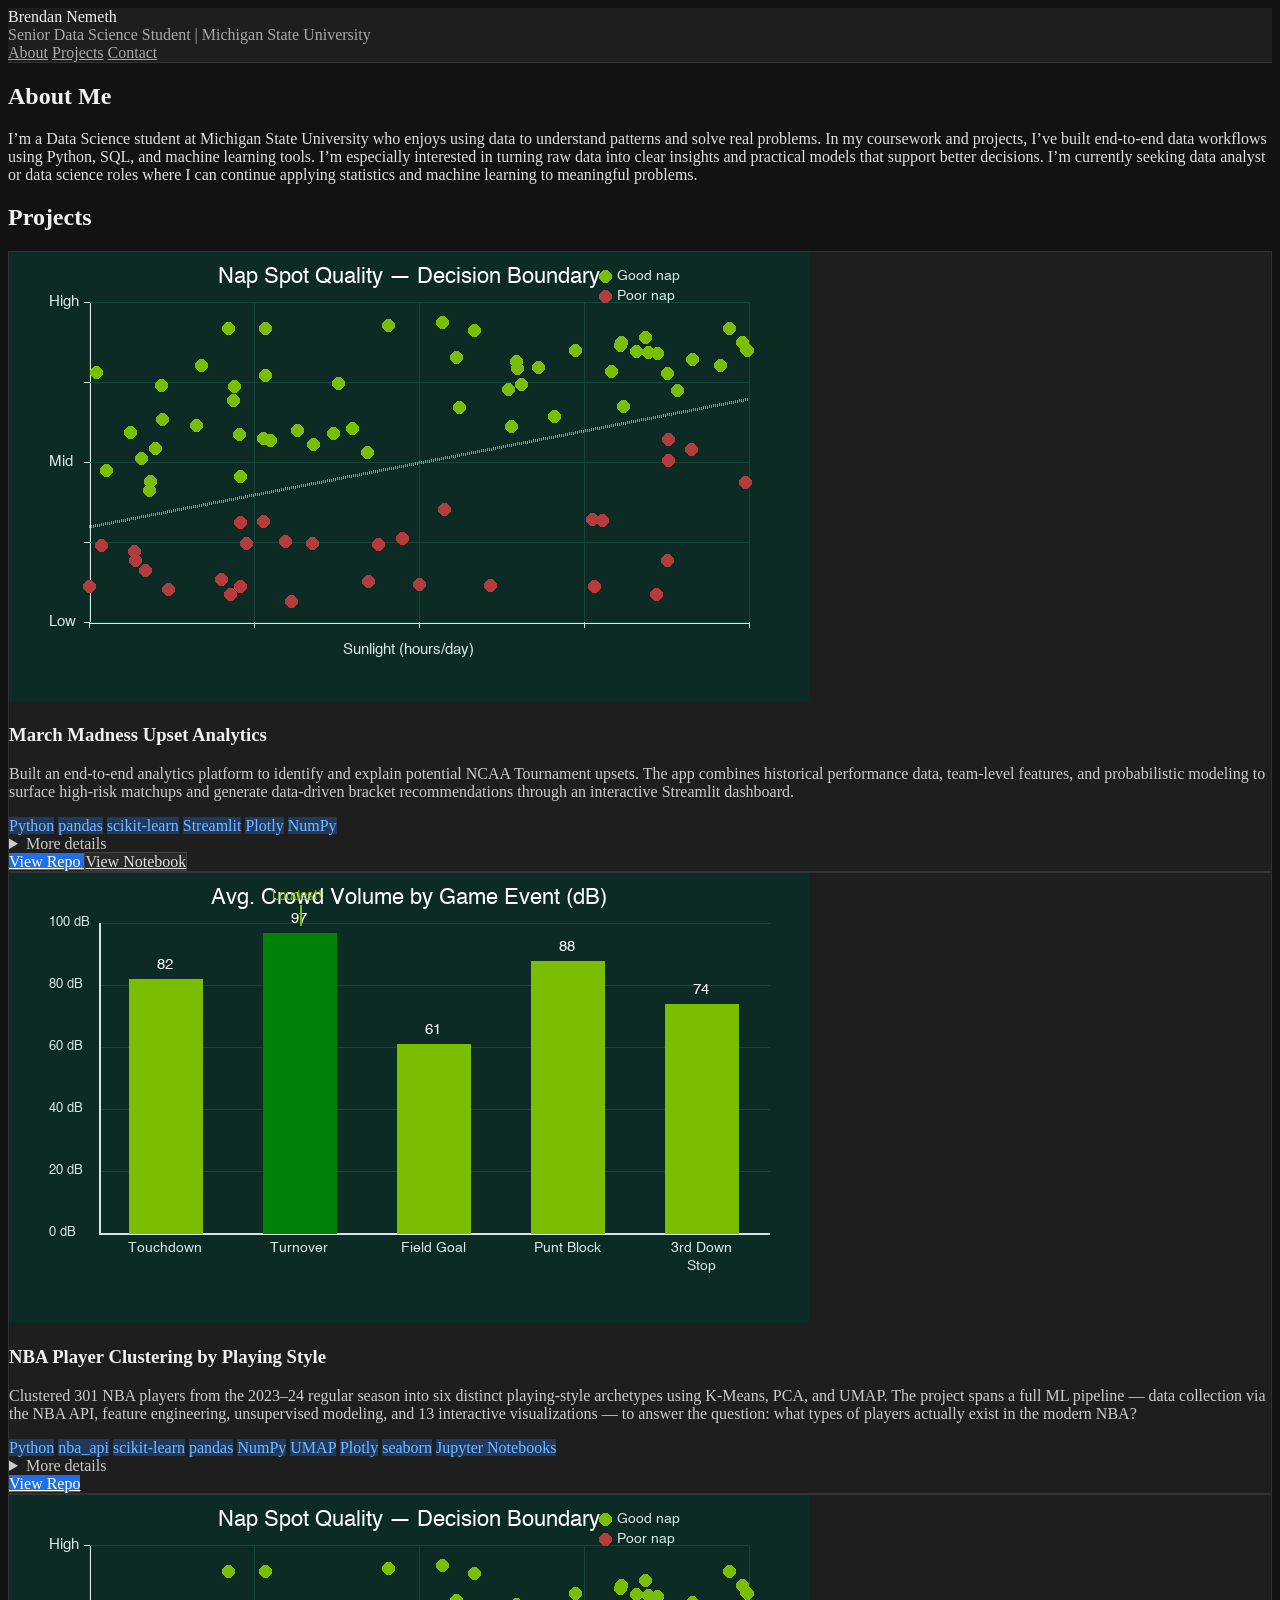
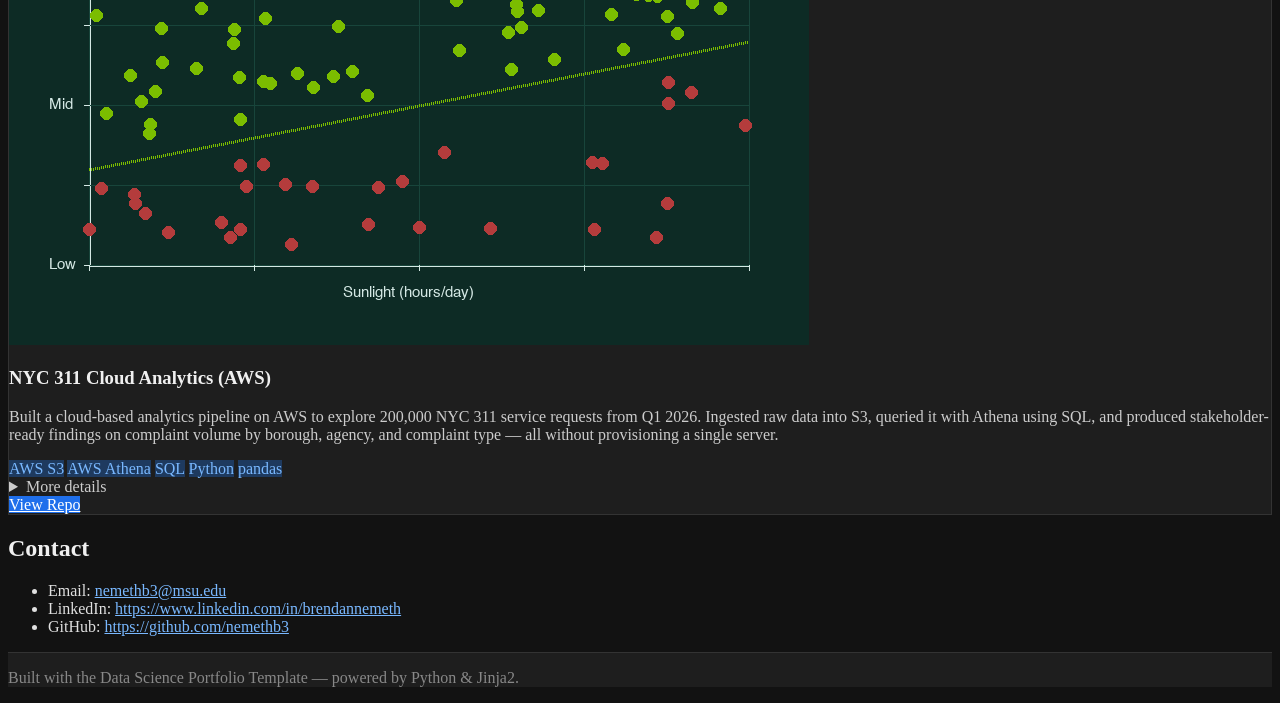
==== docs/index.html @ 048bf83d "Added projects to portfolio website." ====
<!DOCTYPE html>
<html lang="en">
<head>
  <meta charset="UTF-8" />
  <meta name="viewport" content="width=device-width, initial-scale=1.0" />
  <title>Brendan Nemeth | Data Science Portfolio | MSU Student</title>

  <!-- Base styles always loaded -->
  <link rel="stylesheet" href="css/base.css" />

  <!-- Theme stylesheet — controlled by `theme` in portfolio_config.yaml -->
  <link rel="stylesheet" href="css/themes/dark.css" />
</head>
<body>

  <!-- ===== Header ===== -->
  <header class="site-header">
    <div class="header-inner">
      <div class="header-name">Brendan Nemeth</div>
      <div class="header-tagline">Senior Data Science Student | Michigan State University</div>
    </div>

    <!-- Navigation bar -->
    <nav class="site-nav">
      <a href="#about">About</a>
      <a href="#projects">Projects</a>
      <a href="#contact">Contact</a>
    </nav>
  </header>

  <!-- ===== Main content (filled in by child templates) ===== -->
  <main class="site-main">
    

<!-- ===== About section ===== -->
<section id="about" class="section about-section">
  <h2>About Me</h2>
  <div class="about-text"><p>I’m a Data Science student at Michigan State University who enjoys using data to understand patterns and solve real problems. 
In my coursework and projects, I’ve built end-to-end data workflows using Python, SQL, and machine learning tools. 
I’m especially interested in turning raw data into clear insights and practical models that support better decisions. 
I’m currently seeking data analyst or data science roles where I can continue applying statistics and machine learning to meaningful problems.</p></div>
</section>

<!-- ===== Projects section ===== -->
<section id="projects" class="section projects-section">
  <h2>Projects</h2>

  <div class="project-grid">
    
    <article class="project-card">

      <!-- Project thumbnail image -->
      <div class="project-image-wrapper">
        <img
          src="img/placeholder_project_1.png"
          alt="Thumbnail for March Madness Upset Analytics"
          class="project-image"
        />
      </div>

      <div class="project-body">
        <h3 class="project-title">March Madness Upset Analytics</h3>

        <!-- Short summary written for a non-expert audience -->
        <p class="project-summary">Built an end-to-end analytics platform to identify and explain potential NCAA Tournament upsets. The app combines historical performance data, team-level features, and probabilistic modeling to surface high-risk matchups and generate data-driven bracket recommendations through an interactive Streamlit dashboard.
</p>

        <!-- Tech stack as pill badges -->
        <div class="tech-stack">
          
          <span class="tech-badge">Python</span>
          
          <span class="tech-badge">pandas</span>
          
          <span class="tech-badge">scikit-learn</span>
          
          <span class="tech-badge">Streamlit</span>
          
          <span class="tech-badge">Plotly</span>
          
          <span class="tech-badge">NumPy</span>
          
        </div>

        <!-- Collapsible details (problem / approach / results) -->
        <details class="project-details">
          <summary>More details</summary>

          <div class="detail-block">
            <h4>Problem</h4>
            <p>March Madness is inherently unpredictable, making it difficult to consistently identify which lower-seeded teams have a realistic chance to win. Most brackets rely on intuition or surface-level stats, which fail to capture deeper performance signals. There is a need for a structured, data-driven approach that quantifies upset probability and provides clear reasoning behind each prediction.
</p>
          </div>

          <div class="detail-block">
            <h4>Approach</h4>
            <p>Built a full data pipeline that integrates NCAA tournament data, team-level performance metrics, and seed information to construct Round 1 matchups and beyond. Engineered features such as efficiency metrics, power ratings, and historical performance indicators, then applied probabilistic modeling to estimate win likelihoods for each game. Developed logic to identify underdogs, assign upset probabilities, and generate interpretable “why” factors based on feature differentials. Deployed the system as an interactive Streamlit app with modules for upset alerts, bracket building, and tournament simulations.
</p>
          </div>

          <div class="detail-block">
            <h4>Results &amp; Impact</h4>
            <p>Built a full data pipeline that integrates NCAA tournament data, team-level performance metrics, and seed information to construct Round 1 matchups and beyond. Engineered features such as efficiency metrics, power ratings, and historical performance indicators, then applied probabilistic modeling to estimate win likelihoods for each game. Developed logic to identify underdogs, assign upset probabilities, and generate interpretable “why” factors based on feature differentials. Deployed the system as an interactive Streamlit app with modules for upset alerts, bracket building, and tournament simulations.
</p>
          </div>
        </details>

        <!-- Links to the GitHub repo and notebook -->
        <div class="project-links">
          
          <a href="https://github.com/nemethb3/march-madness-upset-analytics.git" target="_blank" rel="noopener" class="btn btn-repo">
            View Repo
          </a>
          
          
          <a href="https://github.com/zeke-wonder-dog/nap-spot-predictor/blob/main/analysis.ipynb" target="_blank" rel="noopener" class="btn btn-notebook">
            View Notebook
          </a>
          
        </div>
      </div>

    </article>
    
    <article class="project-card">

      <!-- Project thumbnail image -->
      <div class="project-image-wrapper">
        <img
          src="img/placeholder_project_2.png"
          alt="Thumbnail for NBA Player Clustering by Playing Style"
          class="project-image"
        />
      </div>

      <div class="project-body">
        <h3 class="project-title">NBA Player Clustering by Playing Style</h3>

        <!-- Short summary written for a non-expert audience -->
        <p class="project-summary">Clustered 301 NBA players from the 2023–24 regular season into six distinct playing-style archetypes using K-Means, PCA, and UMAP. The project spans a full ML pipeline — data collection via the NBA API, feature engineering, unsupervised modeling, and 13 interactive visualizations — to answer the question: what types of players actually exist in the modern NBA?
</p>

        <!-- Tech stack as pill badges -->
        <div class="tech-stack">
          
          <span class="tech-badge">Python</span>
          
          <span class="tech-badge">nba_api</span>
          
          <span class="tech-badge">scikit-learn</span>
          
          <span class="tech-badge">pandas</span>
          
          <span class="tech-badge">NumPy</span>
          
          <span class="tech-badge">UMAP</span>
          
          <span class="tech-badge">Plotly</span>
          
          <span class="tech-badge">seaborn</span>
          
          <span class="tech-badge">Jupyter Notebooks</span>
          
        </div>

        <!-- Collapsible details (problem / approach / results) -->
        <details class="project-details">
          <summary>More details</summary>

          <div class="detail-block">
            <h4>Problem</h4>
            <p>NBA player positions (Guard, Forward, Center) are too coarse to capture how modern players actually play. A stretch-four and a rim-running big both count as &#34;power forwards,&#34; yet they fill completely different roles. The goal was to let the data define player types from scratch — without relying on traditional labels — using only per-game statistics and engineered performance features.
</p>
          </div>

          <div class="detail-block">
            <h4>Approach</h4>
            <p>Pulled per-game stats for 572 players via the NBA API and filtered to 301 qualified players (≥30 games, ≥15 minutes per game). Engineered 13 features including per-minute scoring and rebounding rates, three-point rate, paint score, assist ratio, and an encoded position score. Applied StandardScaler before running K-Means with elbow-method and silhouette-score tuning to select K=6. Reduced dimensions with PCA and UMAP for visualization, then used an auction-based labeling algorithm to assign each cluster a unique, meaningful archetype name based on the centroid feature profile.
</p>
          </div>

          <div class="detail-block">
            <h4>Results &amp; Impact</h4>
            <p>Produced six interpretable archetypes — Elite Scorer, Playmaker, 3PT Specialist, Rebounding Big, Rim Protector, and Perimeter Defender — with well-known players anchoring each group (e.g., Luka Dončić in Elite Scorer, Rudy Gobert in Rebounding Big). Interactive Plotly scatter plots and radar charts allow exploration of all 301 players and their cluster profiles. The clustering confirmed that modern NBA roles do not map cleanly onto traditional positions, and that three-point tendency and playmaking together drive the largest variance across players.
</p>
          </div>
        </details>

        <!-- Links to the GitHub repo and notebook -->
        <div class="project-links">
          
          <a href="https://github.com/nemethb3/cmse492-nba-player-clustering" target="_blank" rel="noopener" class="btn btn-repo">
            View Repo
          </a>
          
          
        </div>
      </div>

    </article>
    
    <article class="project-card">

      <!-- Project thumbnail image -->
      <div class="project-image-wrapper">
        <img
          src="img/placeholder_project_1.png"
          alt="Thumbnail for NYC 311 Cloud Analytics (AWS)"
          class="project-image"
        />
      </div>

      <div class="project-body">
        <h3 class="project-title">NYC 311 Cloud Analytics (AWS)</h3>

        <!-- Short summary written for a non-expert audience -->
        <p class="project-summary">Built a cloud-based analytics pipeline on AWS to explore 200,000 NYC 311 service requests from Q1 2026. Ingested raw data into S3, queried it with Athena using SQL, and produced stakeholder-ready findings on complaint volume by borough, agency, and complaint type — all without provisioning a single server.
</p>

        <!-- Tech stack as pill badges -->
        <div class="tech-stack">
          
          <span class="tech-badge">AWS S3</span>
          
          <span class="tech-badge">AWS Athena</span>
          
          <span class="tech-badge">SQL</span>
          
          <span class="tech-badge">Python</span>
          
          <span class="tech-badge">pandas</span>
          
        </div>

        <!-- Collapsible details (problem / approach / results) -->
        <details class="project-details">
          <summary>More details</summary>

          <div class="detail-block">
            <h4>Problem</h4>
            <p>New York City receives millions of 311 service requests each year across dozens of agencies. Understanding which boroughs generate the most complaints, which agencies handle the highest volume, and how complaint type varies by location requires working with large datasets efficiently. The challenge was to stand up a scalable, serverless query environment from raw CSV data without managing infrastructure.
</p>
          </div>

          <div class="detail-block">
            <h4>Approach</h4>
            <p>Loaded a 200k-row sample of NYC 311 complaints (Jan–Mar 2026) and a companion agencies lookup table into an S3 bucket. Registered both tables in AWS Athena and wrote SQL queries to count complaints by agency, join agency names, group by borough and complaint type, and identify the top complaint categories per area. All queries run serverlessly against data stored in S3, making the workflow reproducible and cost-effective.
</p>
          </div>

          <div class="detail-block">
            <h4>Results &amp; Impact</h4>
            <p>Identified the top 10 agencies by complaint volume and mapped complaint types — including Snow or Ice, Noise, and HEAT/HOT WATER — across all five boroughs. The Athena-based setup means any stakeholder with AWS access can run the same queries against updated data without additional engineering. This project demonstrates a practical cloud data workflow: raw files in S3, schema-on-read querying with Athena, and shareable SQL reports.
</p>
          </div>
        </details>

        <!-- Links to the GitHub repo and notebook -->
        <div class="project-links">
          
          <a href="https://github.com/nemethb3/aws-nyc311-nemethb3" target="_blank" rel="noopener" class="btn btn-repo">
            View Repo
          </a>
          
          
        </div>
      </div>

    </article>
    
  </div>
</section>

<!-- ===== Contact section ===== -->
<section id="contact" class="section contact-section">
  <h2>Contact</h2>
  <ul class="contact-list">
    
    <li>
      <span class="contact-label">Email:</span>
      <a href="mailto:nemethb3@msu.edu">nemethb3@msu.edu</a>
    </li>
    
    
    <li>
      <span class="contact-label">LinkedIn:</span>
      <a href="https://www.linkedin.com/in/brendannemeth" target="_blank" rel="noopener">https://www.linkedin.com/in/brendannemeth</a>
    </li>
    
    
    <li>
      <span class="contact-label">GitHub:</span>
      <a href="https://github.com/nemethb3" target="_blank" rel="noopener">https://github.com/nemethb3</a>
    </li>
    
  </ul>
</section>


  </main>

  <!-- ===== Footer ===== -->
  <footer class="site-footer">
    <p>Built with the Data Science Portfolio Template &mdash; powered by Python &amp; Jinja2.</p>
  </footer>

</body>
</html>
---- docs/css/themes/dark.css ----
/* ============================================================
   themes/dark.css  —  Dark theme color palette.
   To create your own theme, copy this file to a new name
   (e.g. "solarized.css") and change the values below.
   Then set  theme: solarized  in portfolio_config.yaml.
   ============================================================ */

body {
  background-color: #121212;
  color: #e0e0e0;
}

a {
  color: #79b8ff;
}

/* Header */
.site-header {
  background-color: #1e1e1e;
  border-bottom: 1px solid #333333;
}

.header-name {
  color: #f0f0f0;
}

.header-tagline {
  color: #aaaaaa;
}

.site-nav a {
  color: #aaaaaa;
}

.site-nav a:hover {
  color: #79b8ff;
}

/* Section headings */
.section h2 {
  color: #f0f0f0;
  border-color: #79b8ff;
}

/* Project card */
.project-card {
  background-color: #1e1e1e;
  border: 1px solid #333333;
}

.project-title {
  color: #f0f0f0;
}

.project-summary {
  color: #cccccc;
}

/* Tech badges */
.tech-badge {
  background-color: #1e3a5f;
  color: #79b8ff;
}

/* Details */
.project-details {
  color: #cccccc;
}

.detail-block h4 {
  color: #888888;
}

/* Buttons */
.btn-repo {
  background-color: #1f6feb;
  color: #ffffff;
}

.btn-notebook {
  background-color: #2a2a2a;
  color: #e0e0e0;
  border: 1px solid #444444;
}

/* Contact */
.contact-list a {
  color: #79b8ff;
}

/* Footer */
.site-footer {
  background-color: #1e1e1e;
  border-top: 1px solid #333333;
  color: #888888;
}
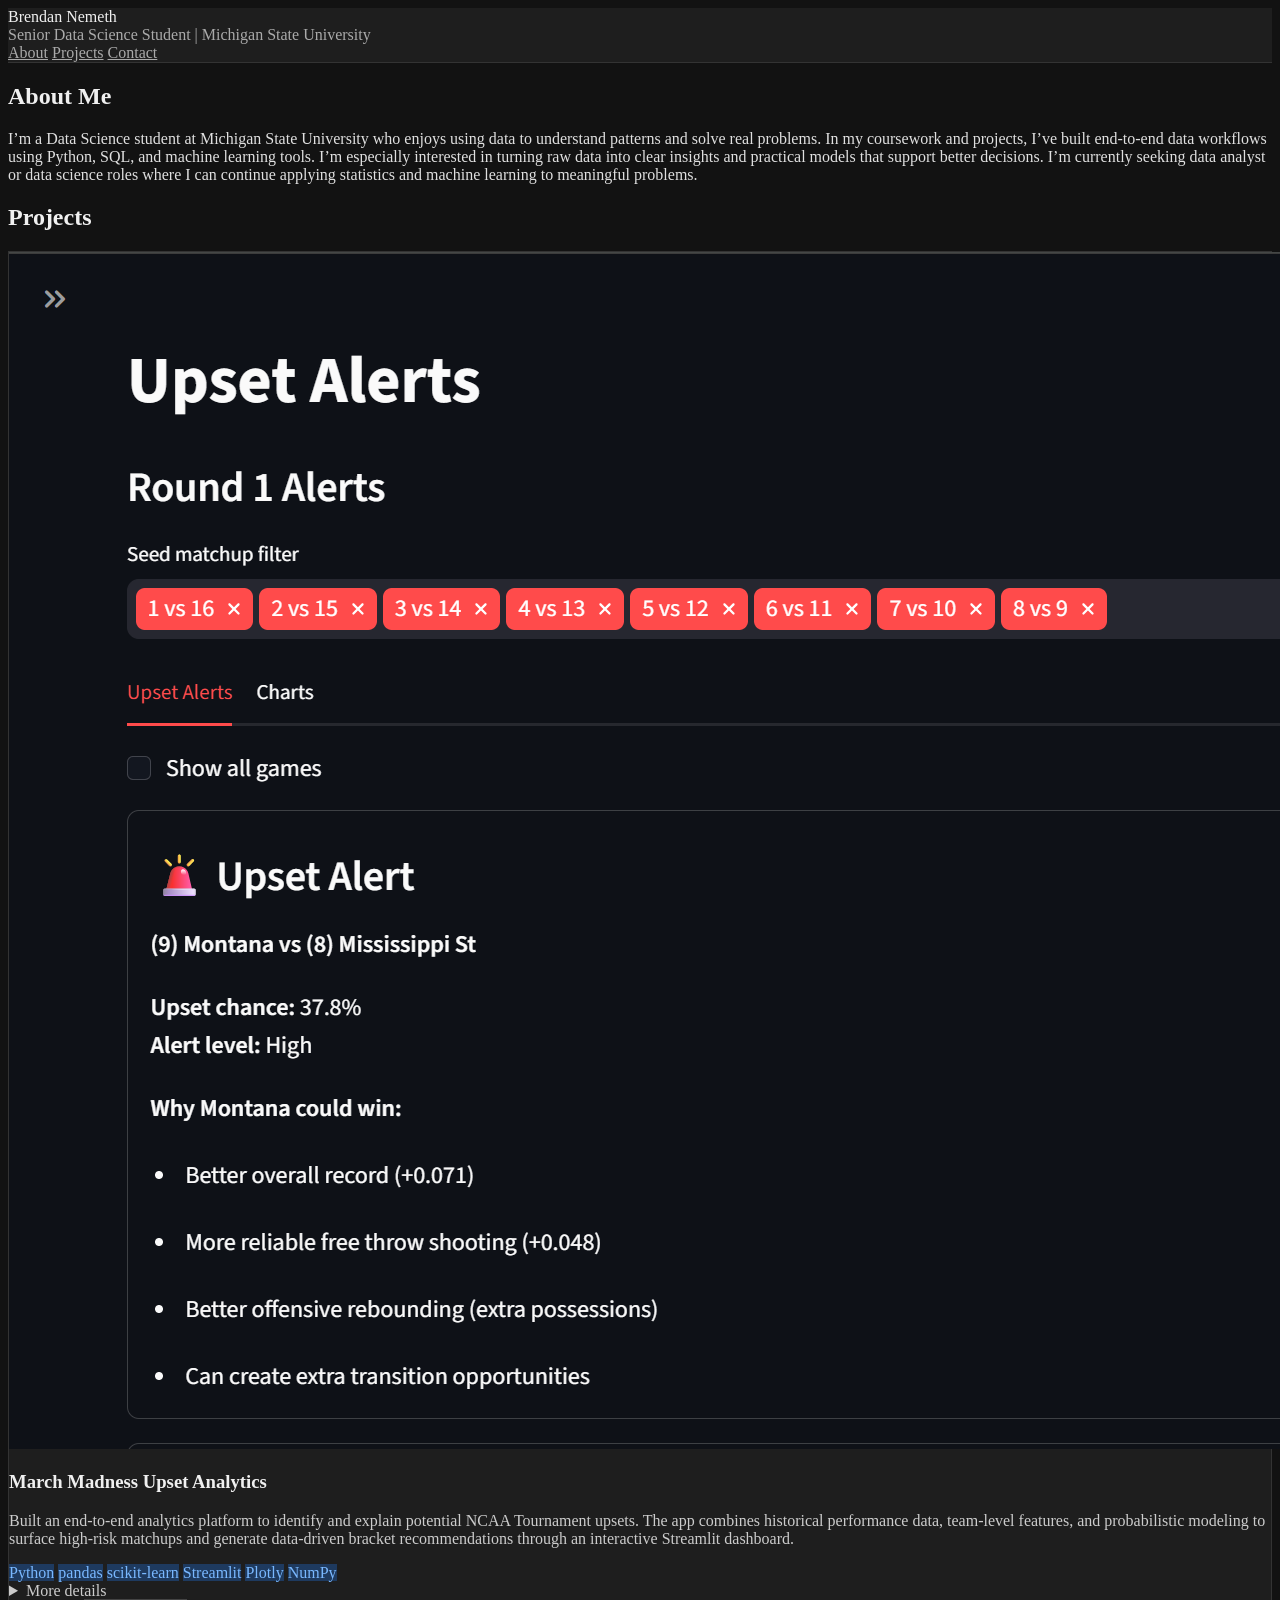
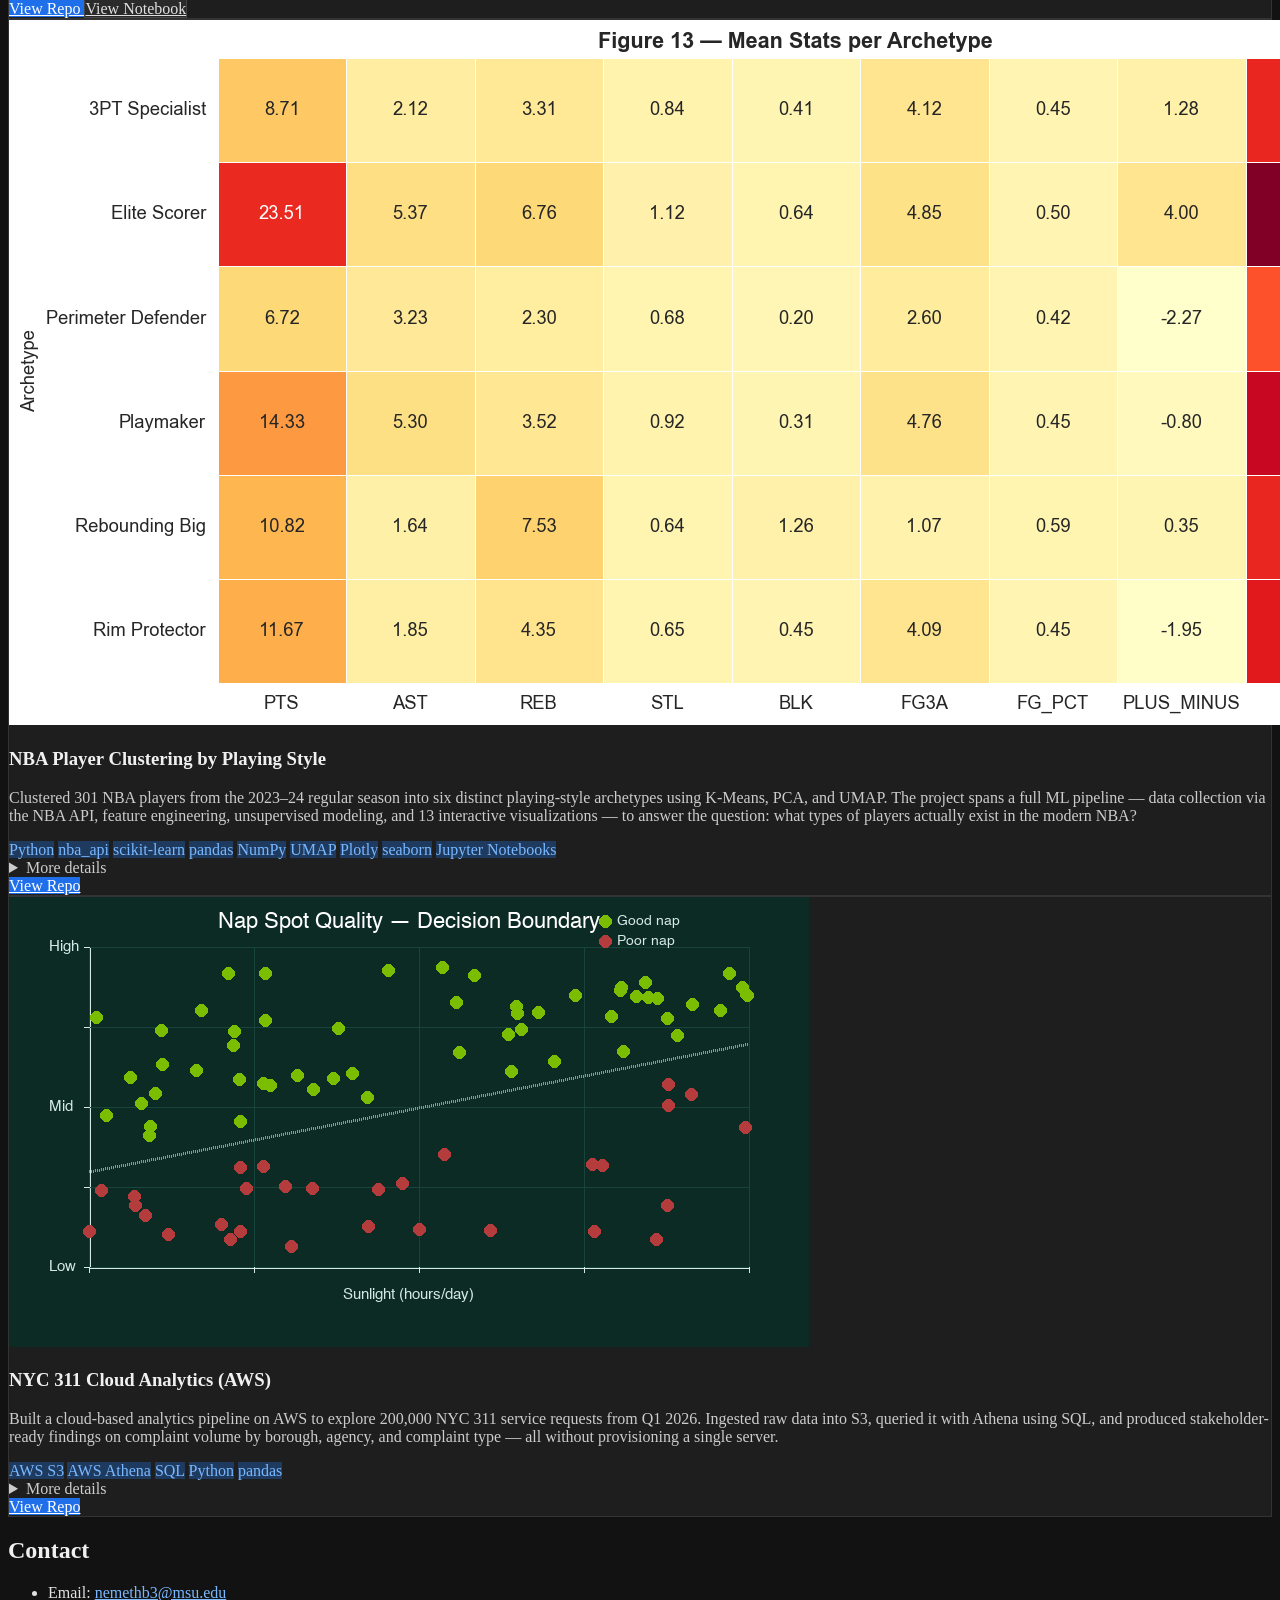
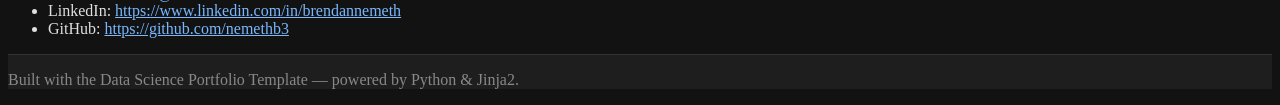
==== commit 58287f03: "Changed placeholder images" ====
--- a/docs/index.html
+++ b/docs/index.html
@@ -52,7 +52,7 @@
       <!-- Project thumbnail image -->
       <div class="project-image-wrapper">
         <img
-          src="img/placeholder_project_1.png"
+          src="img/march_madness.png"
           alt="Thumbnail for March Madness Upset Analytics"
           class="project-image"
         />
@@ -127,7 +127,7 @@
       <!-- Project thumbnail image -->
       <div class="project-image-wrapper">
         <img
-          src="img/placeholder_project_2.png"
+          src="img/nba_clustering.png"
           alt="Thumbnail for NBA Player Clustering by Playing Style"
           class="project-image"
         />
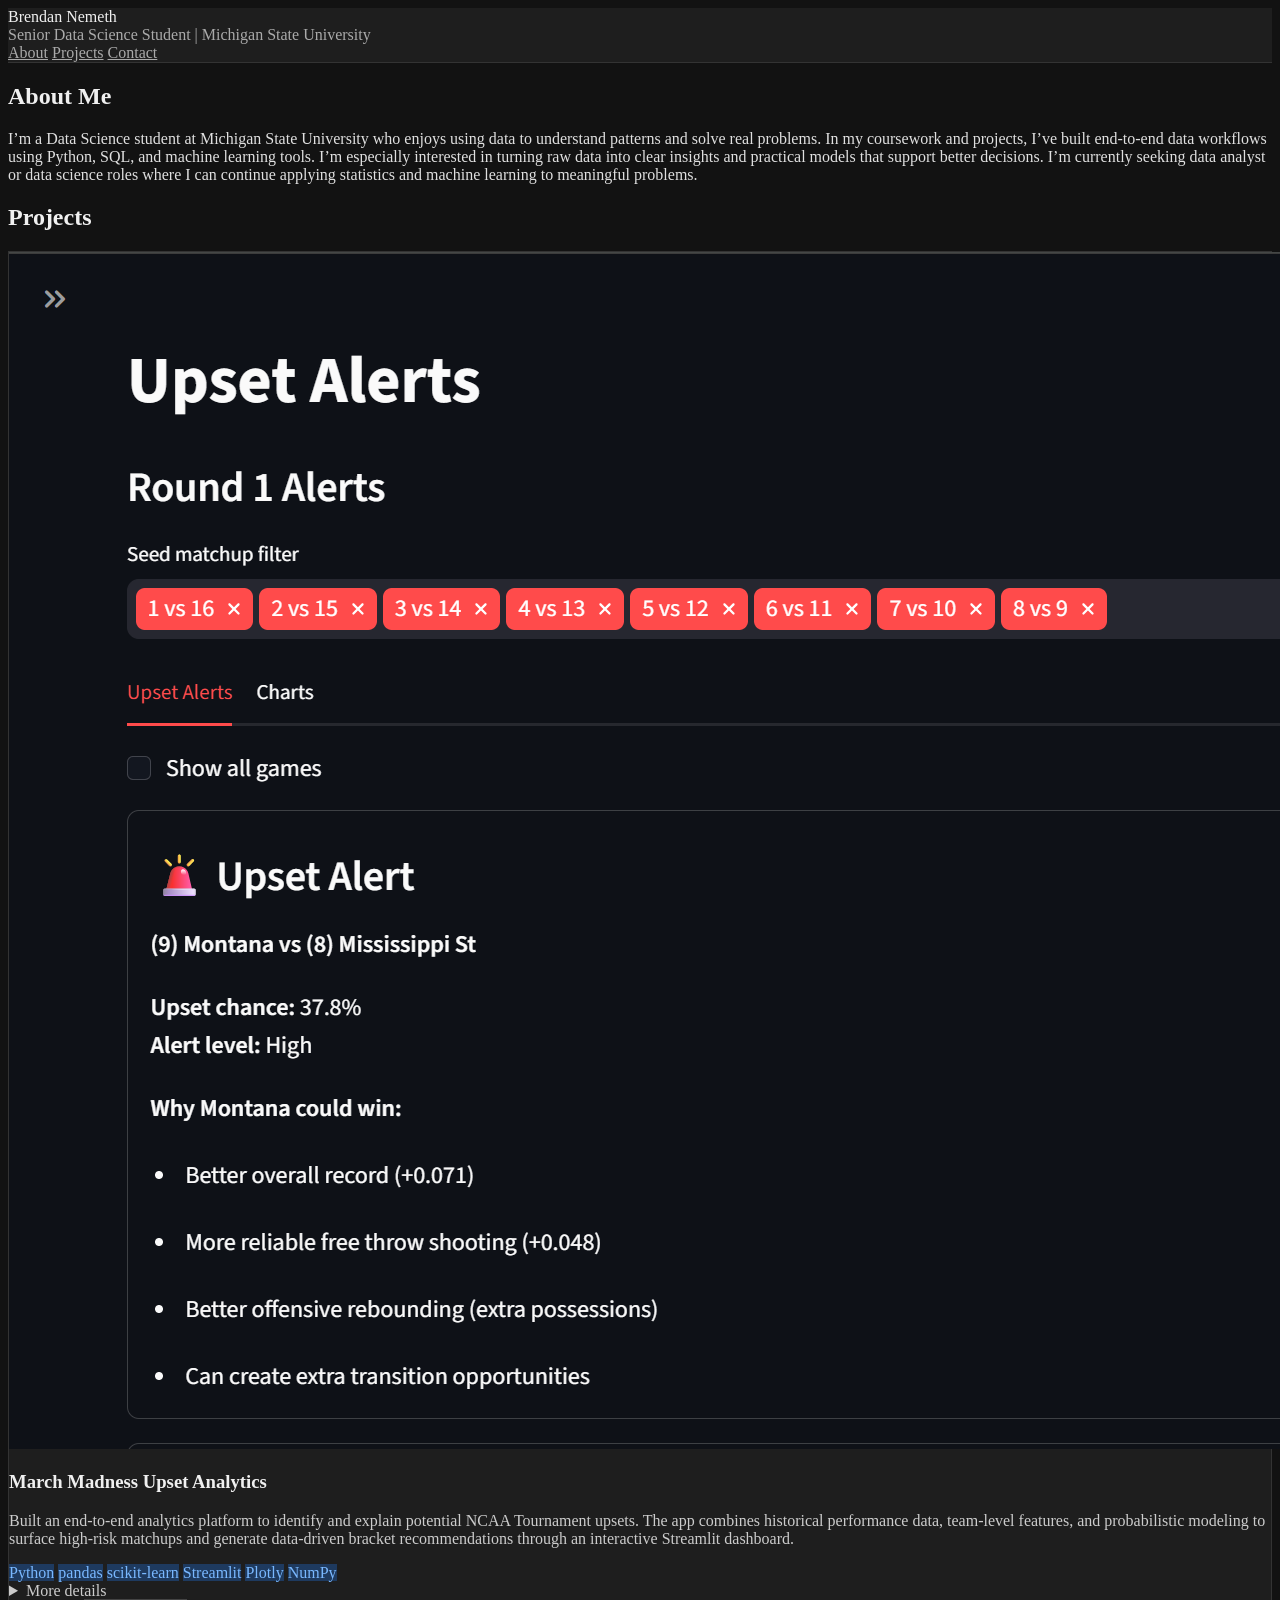
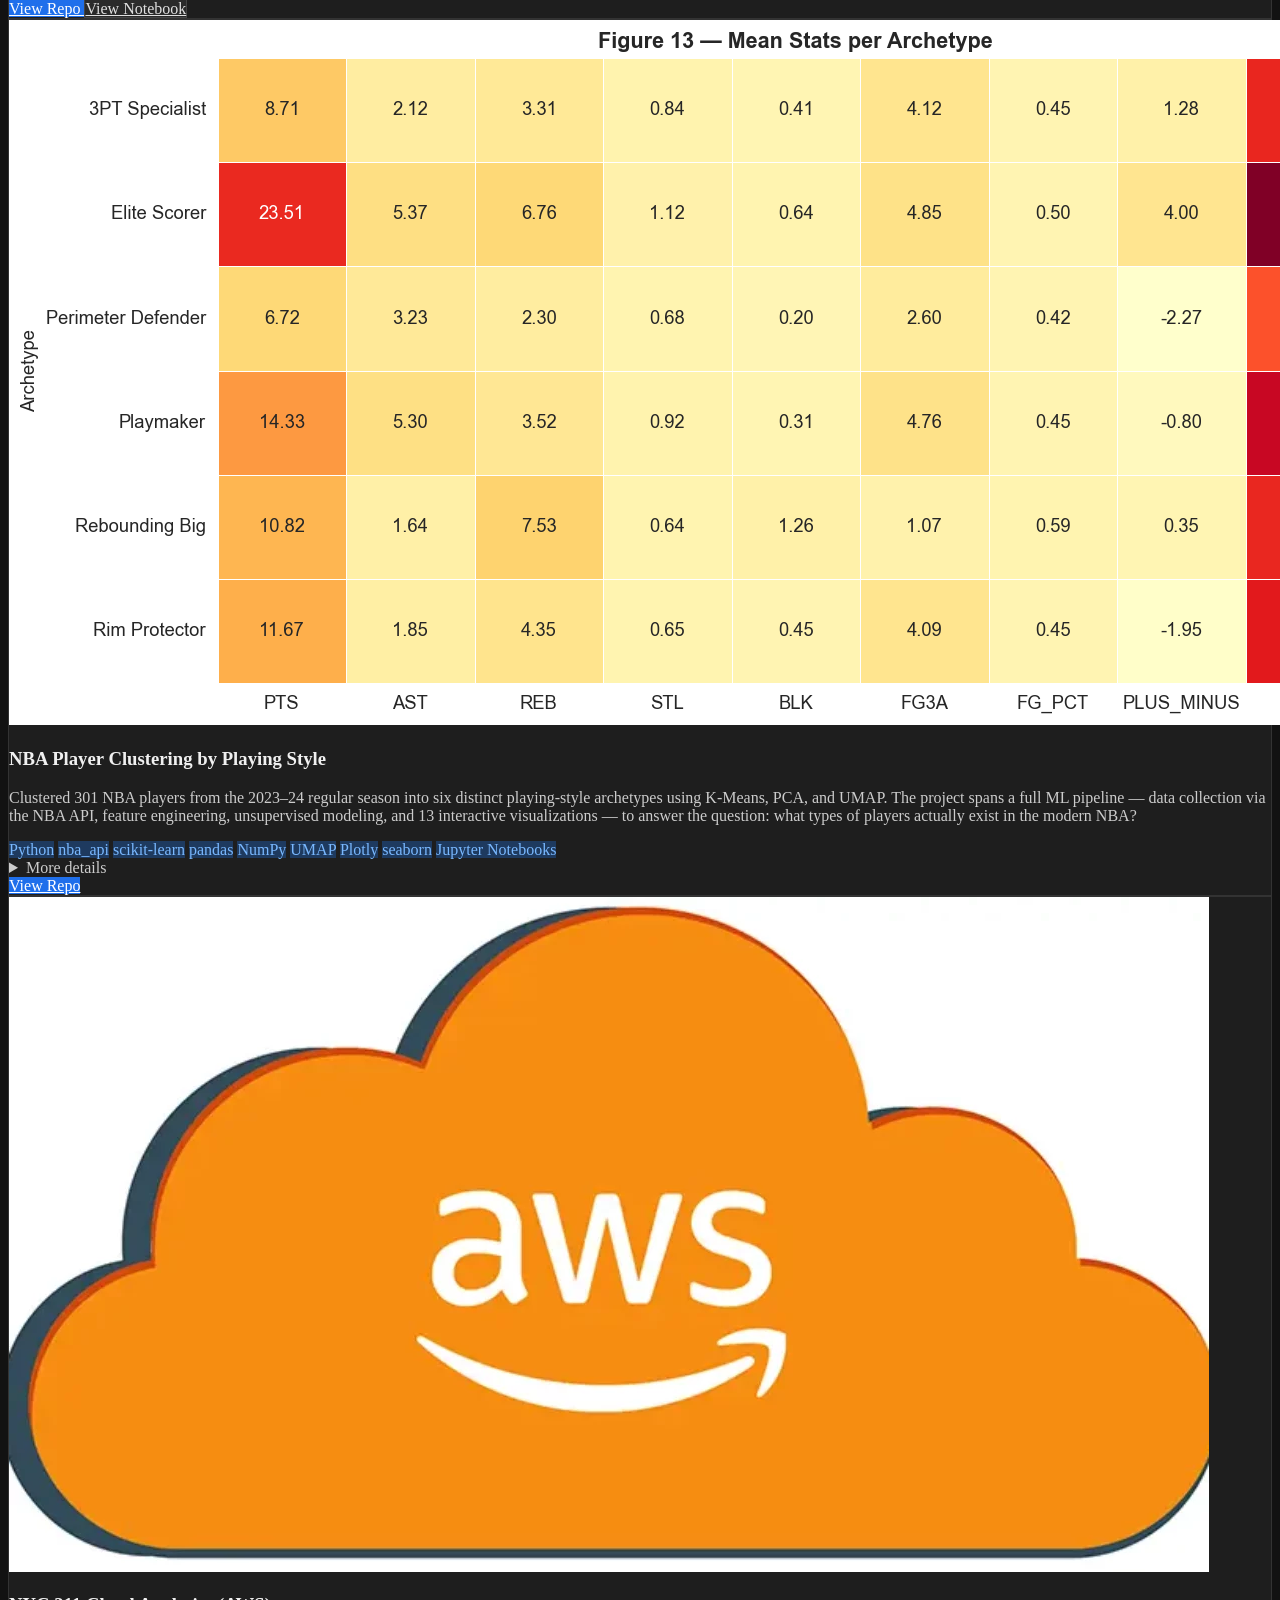
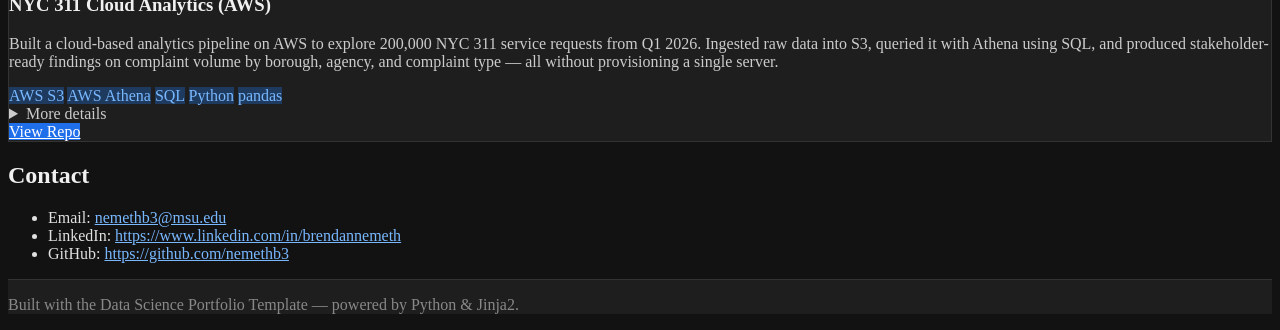
==== commit f88fcae8: "AWS photo" ====
--- a/docs/index.html
+++ b/docs/index.html
@@ -204,7 +204,7 @@
       <!-- Project thumbnail image -->
       <div class="project-image-wrapper">
         <img
-          src="img/placeholder_project_1.png"
+          src="img/aws_nyc311.png"
           alt="Thumbnail for NYC 311 Cloud Analytics (AWS)"
           class="project-image"
         />
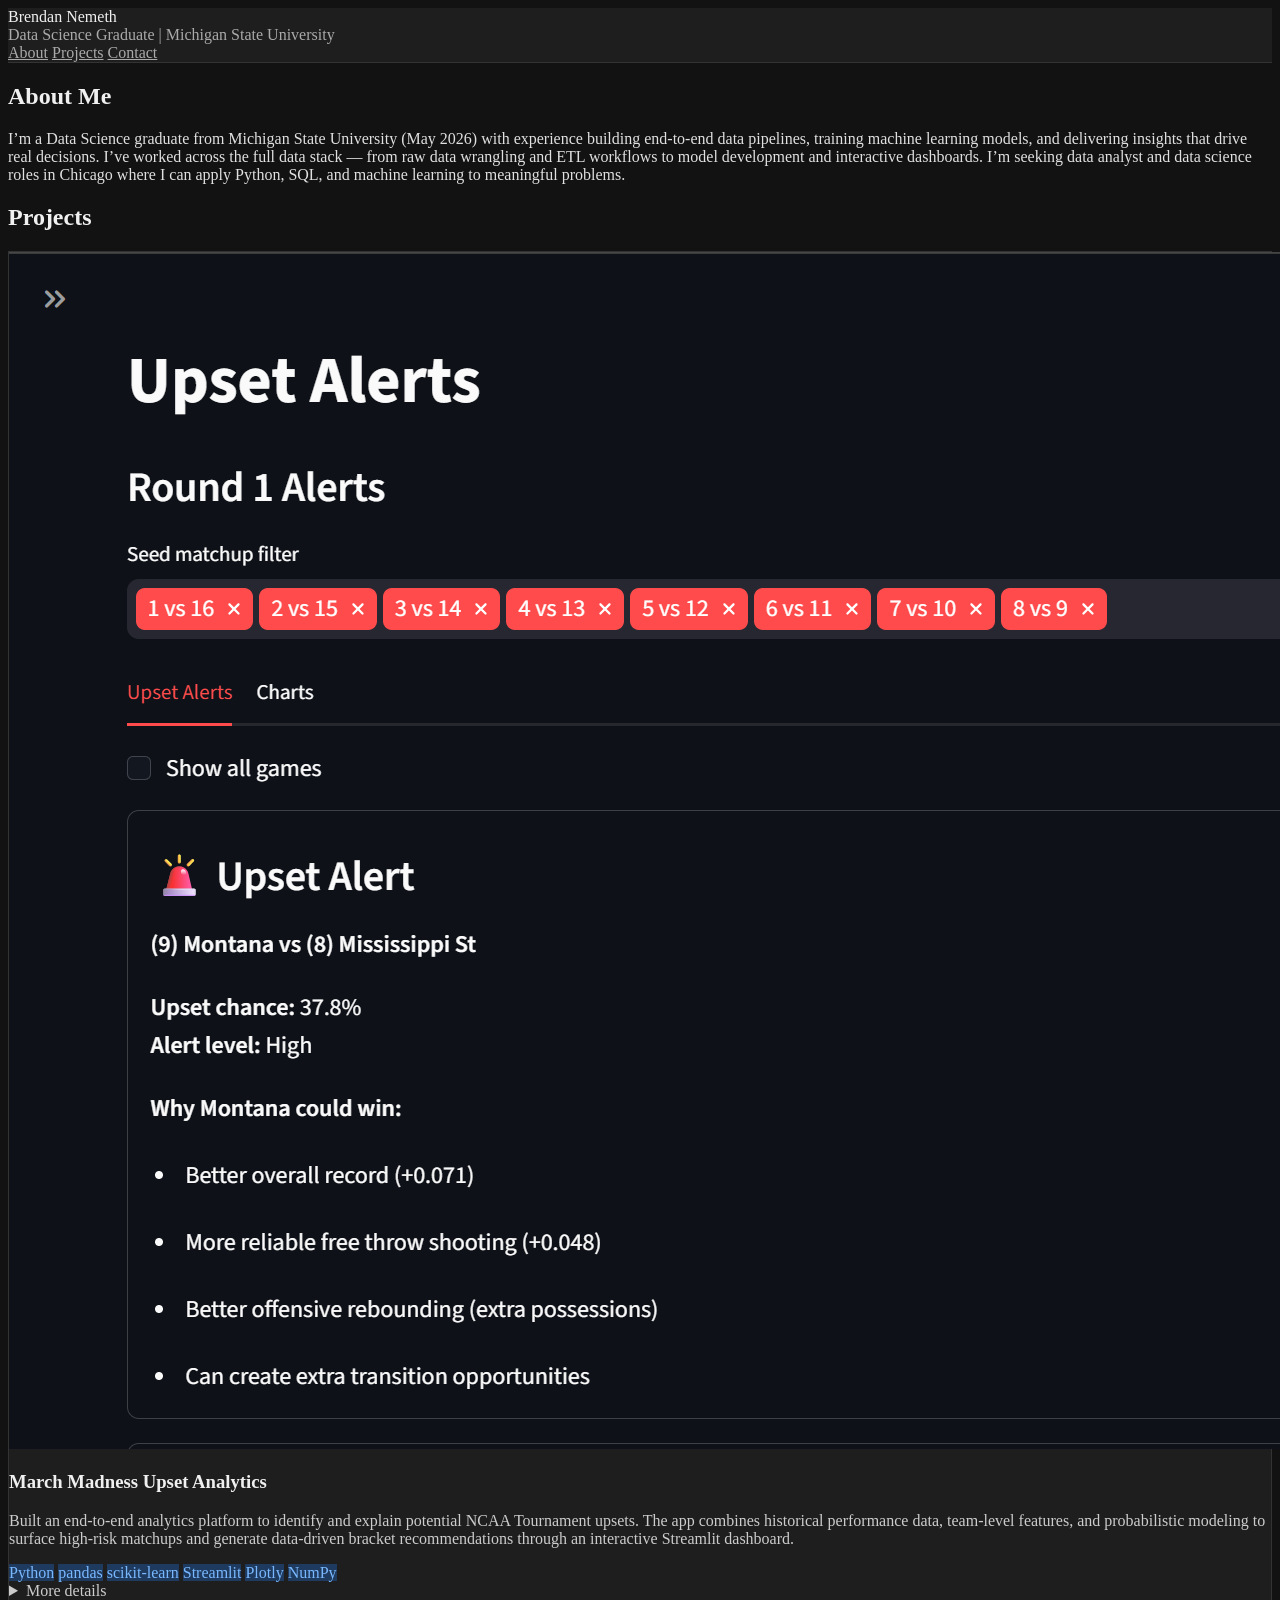
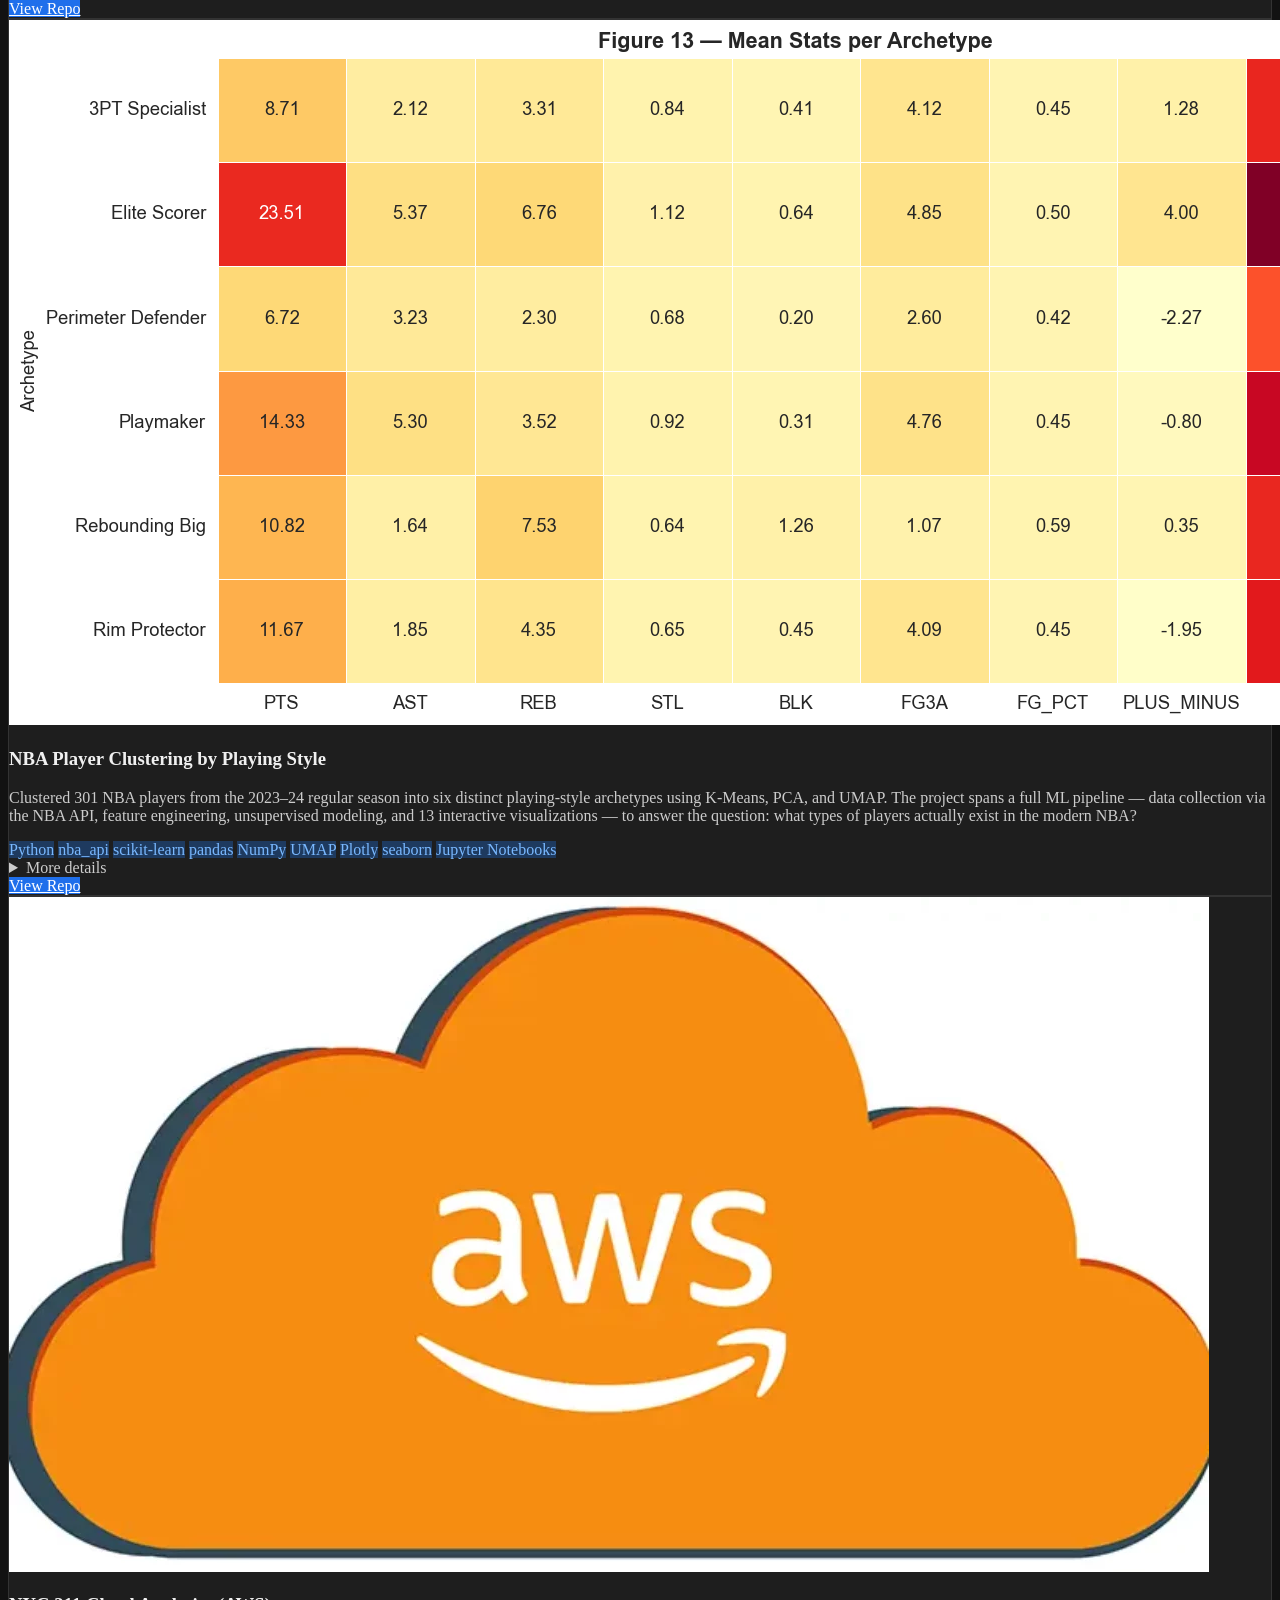
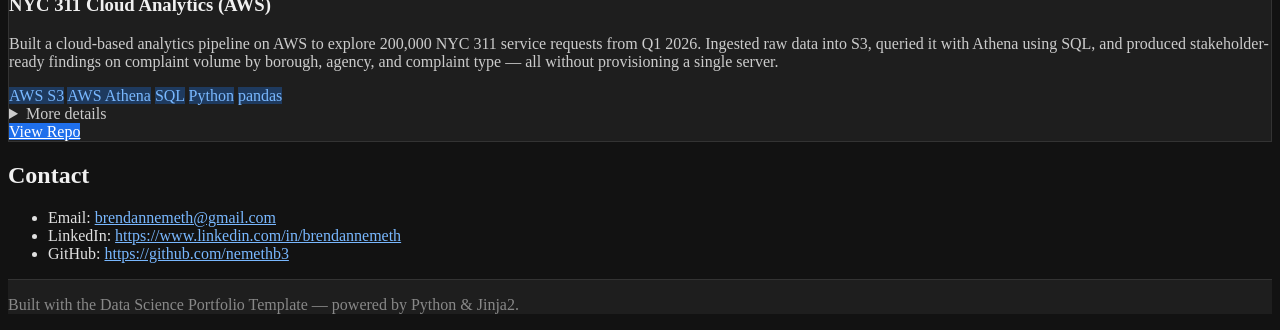
==== commit 42a5309d: "Fixed issues and links using Claude" ====
--- a/docs/index.html
+++ b/docs/index.html
@@ -3,7 +3,7 @@
 <head>
   <meta charset="UTF-8" />
   <meta name="viewport" content="width=device-width, initial-scale=1.0" />
-  <title>Brendan Nemeth | Data Science Portfolio | MSU Student</title>
+  <title>Brendan Nemeth | Data Science Portfolio</title>
 
   <!-- Base styles always loaded -->
   <link rel="stylesheet" href="css/base.css" />
@@ -17,7 +17,7 @@
   <header class="site-header">
     <div class="header-inner">
       <div class="header-name">Brendan Nemeth</div>
-      <div class="header-tagline">Senior Data Science Student | Michigan State University</div>
+      <div class="header-tagline">Data Science Graduate | Michigan State University</div>
     </div>
 
     <!-- Navigation bar -->
@@ -35,10 +35,14 @@
 <!-- ===== About section ===== -->
 <section id="about" class="section about-section">
   <h2>About Me</h2>
-  <div class="about-text"><p>I’m a Data Science student at Michigan State University who enjoys using data to understand patterns and solve real problems. 
-In my coursework and projects, I’ve built end-to-end data workflows using Python, SQL, and machine learning tools. 
-I’m especially interested in turning raw data into clear insights and practical models that support better decisions. 
-I’m currently seeking data analyst or data science roles where I can continue applying statistics and machine learning to meaningful problems.</p></div>
+  <div class="about-text"><p>I’m a Data Science graduate from Michigan State University
+(May 2026) with experience building end-to-end data pipelines,
+training machine learning models, and delivering insights that
+drive real decisions. I’ve worked across the full data stack —
+from raw data wrangling and ETL workflows to model development
+and interactive dashboards. I’m seeking data analyst and data
+science roles in Chicago where I can apply Python, SQL, and
+machine learning to meaningful problems.</p></div>
 </section>
 
 <!-- ===== Projects section ===== -->
@@ -100,7 +104,7 @@
 
           <div class="detail-block">
             <h4>Results &amp; Impact</h4>
-            <p>Built a full data pipeline that integrates NCAA tournament data, team-level performance metrics, and seed information to construct Round 1 matchups and beyond. Engineered features such as efficiency metrics, power ratings, and historical performance indicators, then applied probabilistic modeling to estimate win likelihoods for each game. Developed logic to identify underdogs, assign upset probabilities, and generate interpretable “why” factors based on feature differentials. Deployed the system as an interactive Streamlit app with modules for upset alerts, bracket building, and tournament simulations.
+            <p>Delivered an interactive Streamlit app capable of generating upset probability scores for any Round 1 matchup. The model surfaces high-risk games with interpretable reasoning — showing which specific feature differentials (e.g. efficiency gap, power rating delta) drive each prediction. Bracket simulation module allows users to run full tournament scenarios and compare upset-adjusted outcomes against seed-based expectations.
 </p>
           </div>
         </details>
@@ -108,14 +112,10 @@
         <!-- Links to the GitHub repo and notebook -->
         <div class="project-links">
           
-          <a href="https://github.com/nemethb3/march-madness-upset-analytics.git" target="_blank" rel="noopener" class="btn btn-repo">
+          <a href="“https://github.com/nemethb3/march-madness-upset-analytics.git”" target="_blank" rel="noopener" class="btn btn-repo">
             View Repo
           </a>
           
-          
-          <a href="https://github.com/zeke-wonder-dog/nap-spot-predictor/blob/main/analysis.ipynb" target="_blank" rel="noopener" class="btn btn-notebook">
-            View Notebook
-          </a>
           
         </div>
       </div>
@@ -278,7 +278,7 @@
     
     <li>
       <span class="contact-label">Email:</span>
-      <a href="mailto:nemethb3@msu.edu">nemethb3@msu.edu</a>
+      <a href="mailto:brendannemeth@gmail.com">brendannemeth@gmail.com</a>
     </li>
     
     
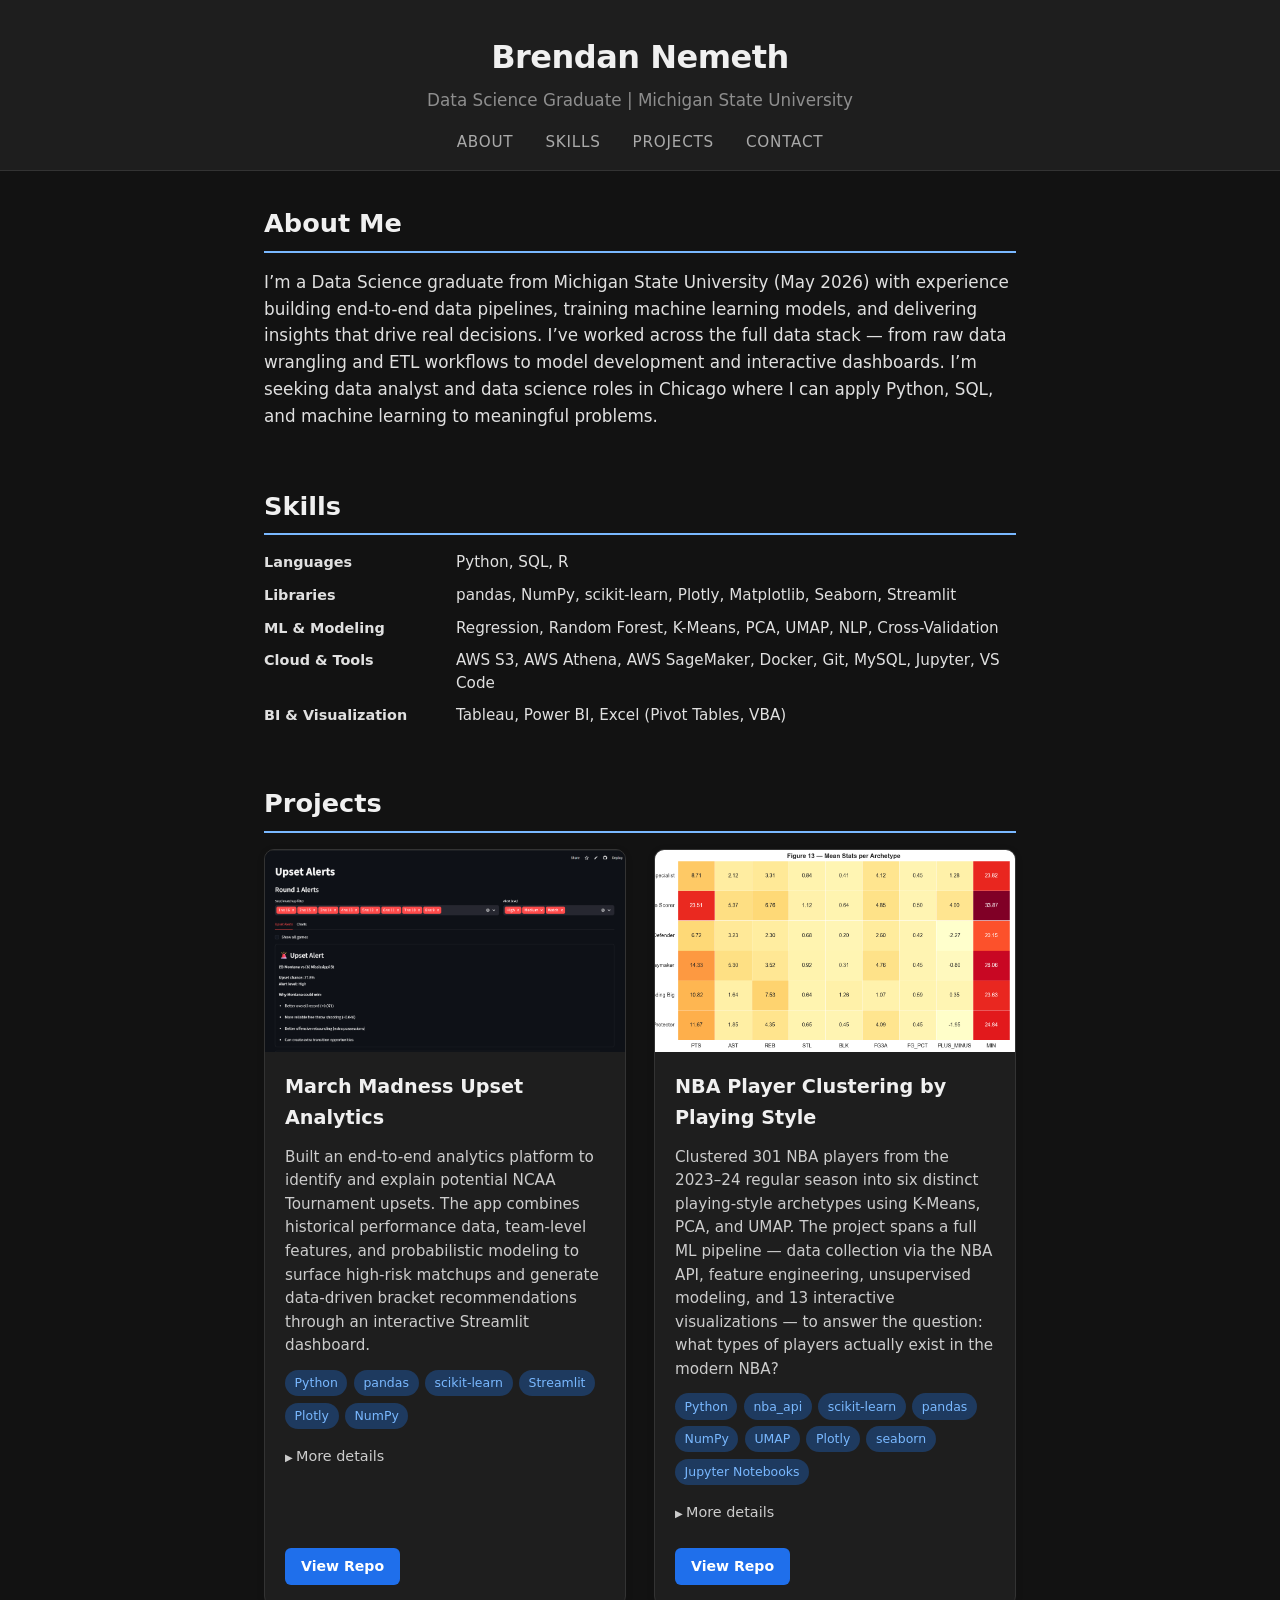
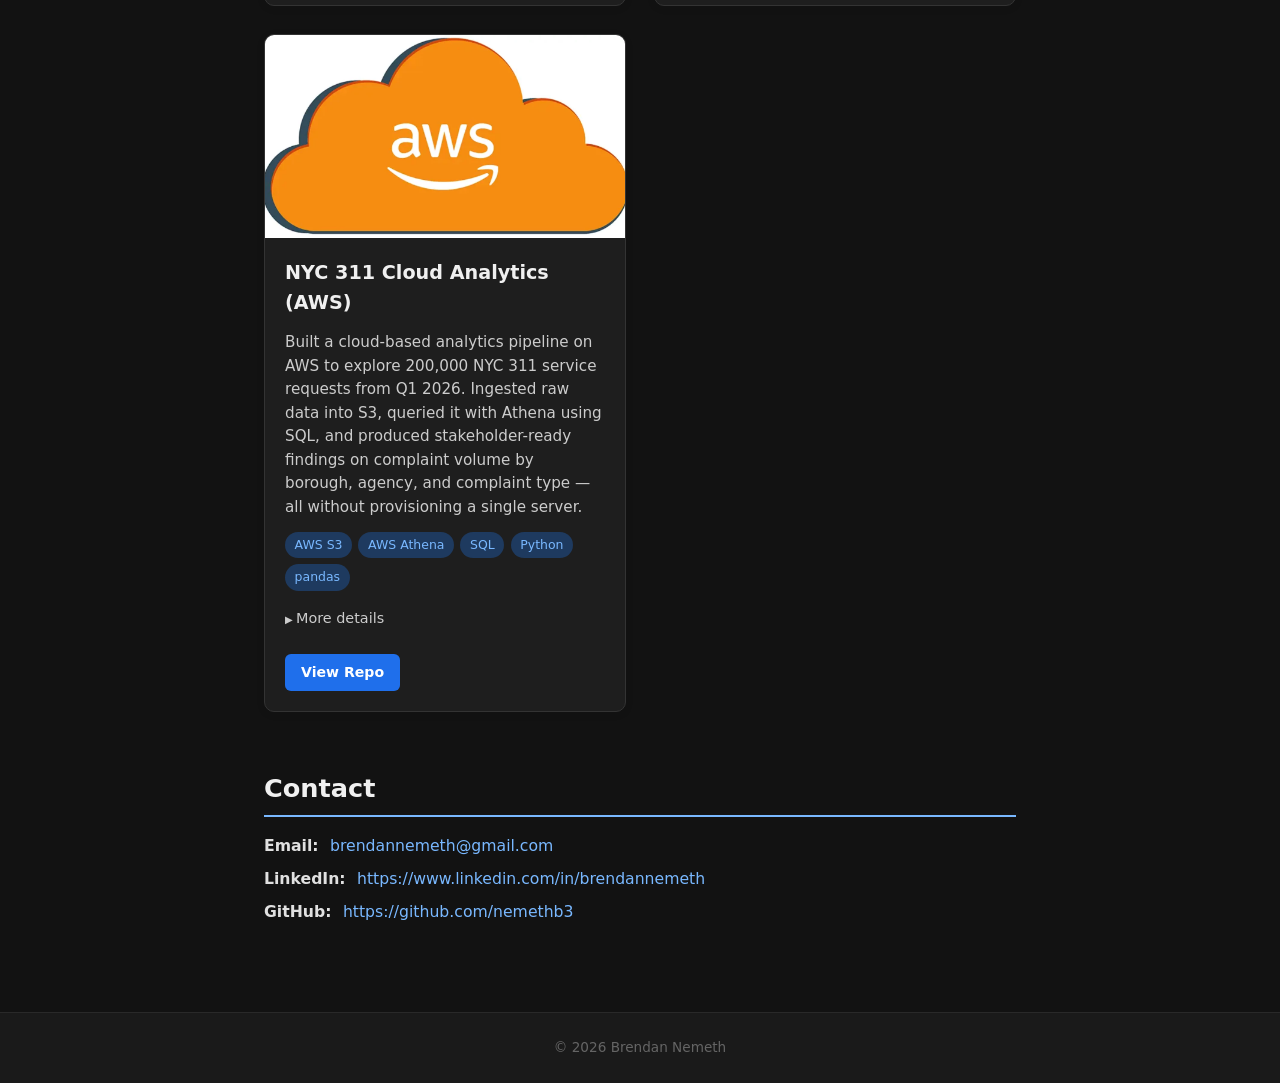
==== commit 7e34a642: "Further improvements" ====
--- a/docs/index.html
+++ b/docs/index.html
@@ -3,6 +3,7 @@
 <head>
   <meta charset="UTF-8" />
   <meta name="viewport" content="width=device-width, initial-scale=1.0" />
+  <meta name="description" content="Brendan Nemeth — Data Science Graduate (MSU, 2026). Portfolio of Python, SQL, and machine learning projects. Seeking data analyst and data science roles in Chicago." />
   <title>Brendan Nemeth | Data Science Portfolio</title>
 
   <!-- Base styles always loaded -->
@@ -23,6 +24,7 @@
     <!-- Navigation bar -->
     <nav class="site-nav">
       <a href="#about">About</a>
+      <a href="#skills">Skills</a>
       <a href="#projects">Projects</a>
       <a href="#contact">Contact</a>
     </nav>
@@ -45,6 +47,39 @@
 machine learning to meaningful problems.</p></div>
 </section>
 
+<!-- ===== Skills section ===== -->
+<section id="skills" class="section skills-section">
+  <h2>Skills</h2>
+  <dl class="skills-list">
+    
+    <div class="skill-row">
+      <dt class="skill-category">Languages</dt>
+      <dd class="skill-items">Python, SQL, R</dd>
+    </div>
+    
+    <div class="skill-row">
+      <dt class="skill-category">Libraries</dt>
+      <dd class="skill-items">pandas, NumPy, scikit-learn, Plotly, Matplotlib, Seaborn, Streamlit</dd>
+    </div>
+    
+    <div class="skill-row">
+      <dt class="skill-category">ML &amp; Modeling</dt>
+      <dd class="skill-items">Regression, Random Forest, K-Means, PCA, UMAP, NLP, Cross-Validation</dd>
+    </div>
+    
+    <div class="skill-row">
+      <dt class="skill-category">Cloud &amp; Tools</dt>
+      <dd class="skill-items">AWS S3, AWS Athena, AWS SageMaker, Docker, Git, MySQL, Jupyter, VS Code</dd>
+    </div>
+    
+    <div class="skill-row">
+      <dt class="skill-category">BI &amp; Visualization</dt>
+      <dd class="skill-items">Tableau, Power BI, Excel (Pivot Tables, VBA)</dd>
+    </div>
+    
+  </dl>
+</section>
+
 <!-- ===== Projects section ===== -->
 <section id="projects" class="section projects-section">
   <h2>Projects</h2>
@@ -112,7 +147,7 @@
         <!-- Links to the GitHub repo and notebook -->
         <div class="project-links">
           
-          <a href="“https://github.com/nemethb3/march-madness-upset-analytics.git”" target="_blank" rel="noopener" class="btn btn-repo">
+          <a href="“https://github.com/nemethb3/march-madness-upset-analytics”" target="_blank" rel="noopener" class="btn btn-repo">
             View Repo
           </a>
           
@@ -301,7 +336,7 @@
 
   <!-- ===== Footer ===== -->
   <footer class="site-footer">
-    <p>Built with the Data Science Portfolio Template &mdash; powered by Python &amp; Jinja2.</p>
+    <p>&copy; 2026 Brendan Nemeth</p>
   </footer>
 
 </body>
--- a/docs/css/base.css
+++ b/docs/css/base.css
@@ -0,0 +1,283 @@
+/* ============================================================
+   base.css  —  Layout and structure styles shared by all themes.
+   Theme-specific colors (backgrounds, text, accents) live in
+   static/css/themes/light.css and static/css/themes/dark.css.
+   ============================================================ */
+
+/* ----- Reset & box model ----- */
+*, *::before, *::after {
+  box-sizing: border-box;
+  margin: 0;
+  padding: 0;
+}
+
+body {
+  font-family: "Segoe UI", system-ui, -apple-system, sans-serif;
+  font-size: 1rem;
+  line-height: 1.6;
+  min-height: 100vh;
+  display: flex;
+  flex-direction: column;
+}
+
+a {
+  text-decoration: none;
+}
+
+a:hover {
+  text-decoration: underline;
+}
+
+img {
+  max-width: 100%;
+  display: block;
+}
+
+/* ----- Site header ----- */
+.site-header {
+  padding: 2rem 1.5rem 1rem;
+  text-align: center;
+}
+
+.header-name {
+  font-size: 2rem;
+  font-weight: 700;
+  letter-spacing: -0.5px;
+}
+
+.header-tagline {
+  font-size: 1.05rem;
+  margin-top: 0.25rem;
+  opacity: 0.8;
+}
+
+/* ----- Navigation ----- */
+.site-nav {
+  margin-top: 1rem;
+  display: flex;
+  justify-content: center;
+  gap: 2rem;
+  font-size: 0.95rem;
+  font-weight: 500;
+  text-transform: uppercase;
+  letter-spacing: 0.05em;
+}
+
+/* ----- Main content area ----- */
+.site-main {
+  flex: 1;
+  max-width: 800px;
+  width: 100%;
+  margin: 0 auto;
+  padding: 2rem 1.5rem;
+}
+
+/* ----- Generic section spacing ----- */
+.section {
+  margin-bottom: 3.5rem;
+}
+
+.section h2 {
+  font-size: 1.6rem;
+  font-weight: 700;
+  margin-bottom: 1rem;
+  padding-bottom: 0.4rem;
+  border-bottom: 2px solid;
+}
+
+/* ----- About section ----- */
+.about-text {
+  font-size: 1.05rem;
+}
+
+.about-text p + p {
+  margin-top: 1rem;
+}
+
+/* ----- Skills section ----- */
+.skills-list {
+  display: flex;
+  flex-direction: column;
+  gap: 0.6rem;
+  list-style: none;
+}
+
+.skill-row {
+  display: grid;
+  grid-template-columns: 11rem 1fr;
+  gap: 0.25rem 1rem;
+  align-items: baseline;
+}
+
+.skill-category {
+  font-weight: 600;
+  font-size: 0.9rem;
+}
+
+.skill-items {
+  font-size: 0.95rem;
+  line-height: 1.5;
+  margin: 0;
+}
+
+@media (max-width: 500px) {
+  .skill-row {
+    grid-template-columns: 1fr;
+  }
+}
+
+/* ----- Project grid ----- */
+.project-grid {
+  display: grid;
+  grid-template-columns: repeat(auto-fill, minmax(340px, 1fr));
+  gap: 1.75rem;
+}
+
+/* ----- Project card ----- */
+.project-card {
+  border-radius: 10px;
+  overflow: hidden;
+  display: flex;
+  flex-direction: column;
+  box-shadow: 0 2px 8px rgba(0, 0, 0, 0.08);
+  transition: box-shadow 0.2s ease;
+}
+
+.project-card:hover {
+  box-shadow: 0 4px 16px rgba(0, 0, 0, 0.14);
+}
+
+.project-image-wrapper {
+  width: 100%;
+  aspect-ratio: 16 / 9;
+  overflow: hidden;
+}
+
+.project-image {
+  width: 100%;
+  height: 100%;
+  object-fit: cover;
+}
+
+.project-body {
+  padding: 1.25rem;
+  display: flex;
+  flex-direction: column;
+  gap: 0.75rem;
+  flex: 1;
+}
+
+.project-title {
+  font-size: 1.2rem;
+  font-weight: 600;
+}
+
+.project-summary {
+  font-size: 0.95rem;
+  line-height: 1.55;
+}
+
+/* ----- Tech stack badges ----- */
+.tech-stack {
+  display: flex;
+  flex-wrap: wrap;
+  gap: 0.4rem;
+}
+
+.tech-badge {
+  font-size: 0.78rem;
+  font-weight: 500;
+  padding: 0.2rem 0.6rem;
+  border-radius: 999px;
+}
+
+/* ----- Collapsible project details ----- */
+.project-details {
+  font-size: 0.9rem;
+}
+
+.project-details summary {
+  cursor: pointer;
+  font-weight: 500;
+  padding: 0.25rem 0;
+  list-style: none;
+}
+
+.project-details summary::-webkit-details-marker {
+  display: none;
+}
+
+.project-details summary::before {
+  content: "▶  ";
+  font-size: 0.7em;
+}
+
+details[open] summary::before {
+  content: "▼  ";
+}
+
+.detail-block {
+  margin-top: 0.75rem;
+}
+
+.detail-block h4 {
+  font-size: 0.85rem;
+  text-transform: uppercase;
+  letter-spacing: 0.06em;
+  margin-bottom: 0.25rem;
+  font-weight: 600;
+}
+
+/* ----- Project link buttons ----- */
+.project-links {
+  display: flex;
+  gap: 0.75rem;
+  margin-top: auto;
+  padding-top: 0.5rem;
+}
+
+.btn {
+  display: inline-block;
+  padding: 0.45rem 1rem;
+  border-radius: 6px;
+  font-size: 0.88rem;
+  font-weight: 600;
+  transition: opacity 0.15s ease;
+}
+
+.btn:hover {
+  opacity: 0.85;
+  text-decoration: none;
+}
+
+/* ----- Contact section ----- */
+.contact-list {
+  list-style: none;
+  display: flex;
+  flex-direction: column;
+  gap: 0.5rem;
+  font-size: 0.98rem;
+}
+
+.contact-label {
+  font-weight: 600;
+  margin-right: 0.4rem;
+}
+
+/* ----- Footer ----- */
+.site-footer {
+  text-align: center;
+  padding: 1.5rem;
+  font-size: 0.85rem;
+  opacity: 0.7;
+}
+
+/* ----- Responsive tweaks ----- */
+@media (max-width: 500px) {
+  .project-grid {
+    grid-template-columns: 1fr;
+  }
+  .header-name {
+    font-size: 1.5rem;
+  }
+}
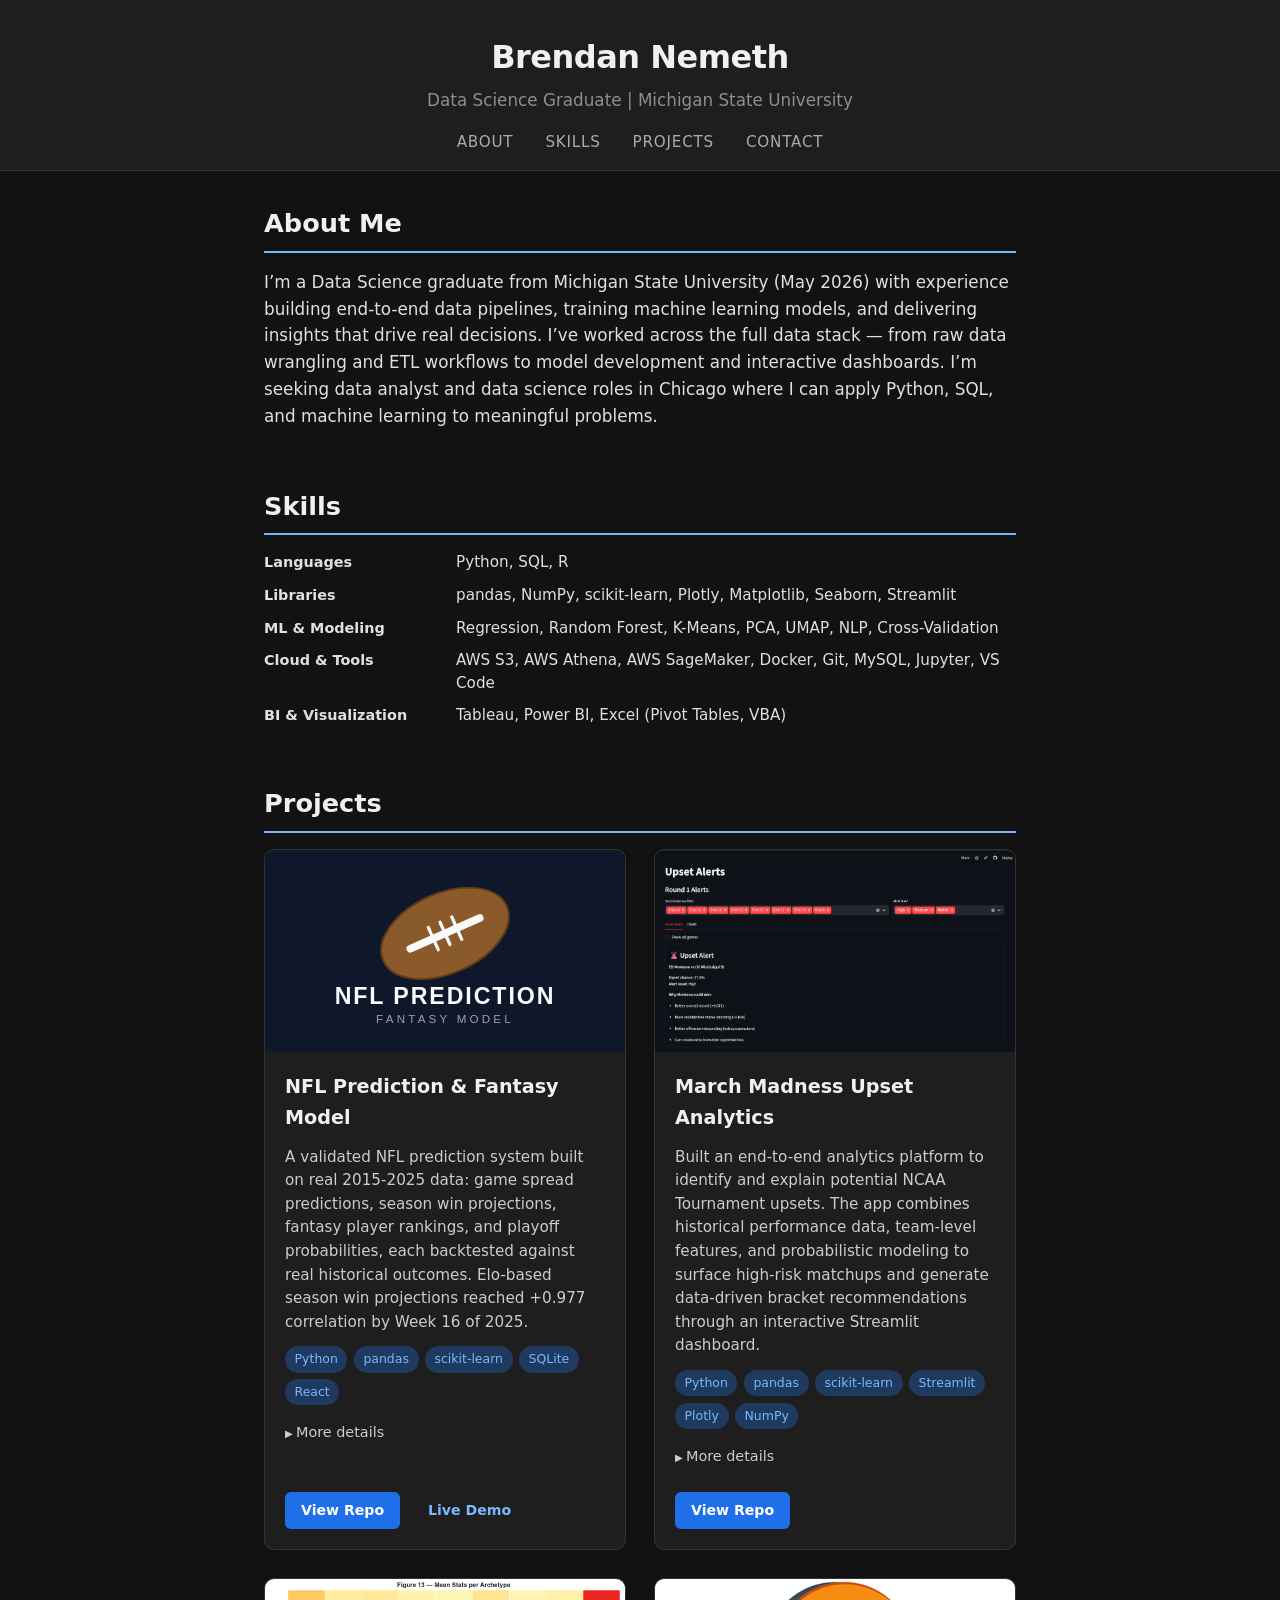
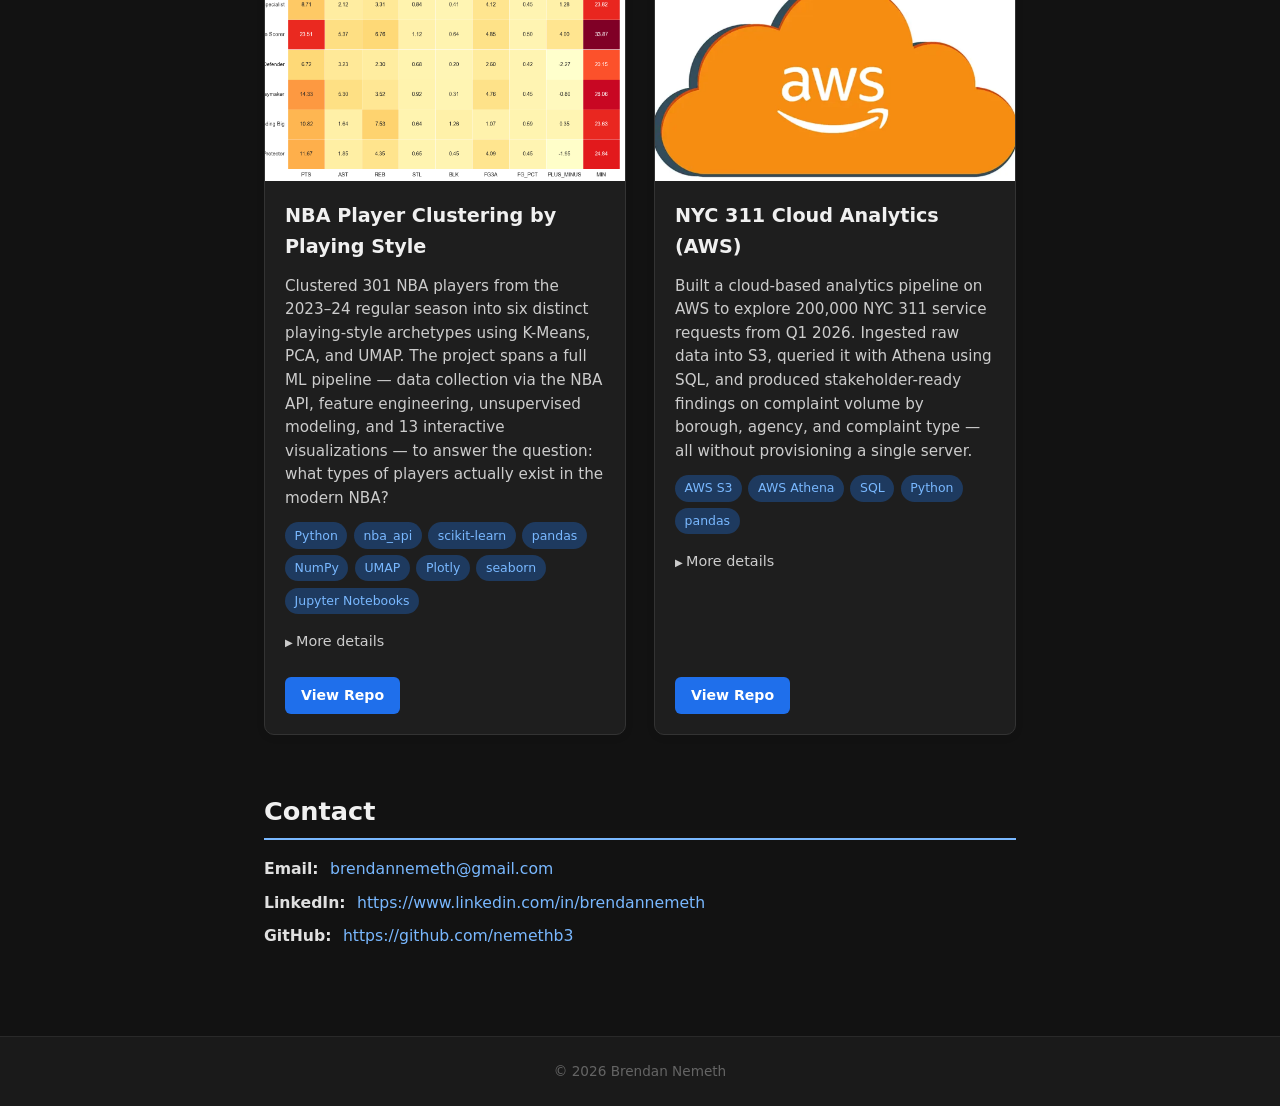
==== commit 8b2651ec: "Add NFL Prediction & Fantasy Model to portfolio" ====
--- a/docs/index.html
+++ b/docs/index.html
@@ -89,6 +89,83 @@
     <article class="project-card">
 
       <!-- Project thumbnail image -->
+      
+      <div class="project-image-wrapper">
+        <img
+          src="img/nfl_prediction.svg"
+          alt="Thumbnail for NFL Prediction &amp; Fantasy Model"
+          class="project-image"
+        />
+      </div>
+      
+
+      <div class="project-body">
+        <h3 class="project-title">NFL Prediction &amp; Fantasy Model</h3>
+
+        <!-- Short summary written for a non-expert audience -->
+        <p class="project-summary">A validated NFL prediction system built on real 2015-2025 data: game spread predictions, season win projections, fantasy player rankings, and playoff probabilities, each backtested against real historical outcomes. Elo-based season win projections reached +0.977 correlation by Week 16 of 2025.
+</p>
+
+        <!-- Tech stack as pill badges -->
+        <div class="tech-stack">
+          
+          <span class="tech-badge">Python</span>
+          
+          <span class="tech-badge">pandas</span>
+          
+          <span class="tech-badge">scikit-learn</span>
+          
+          <span class="tech-badge">SQLite</span>
+          
+          <span class="tech-badge">React</span>
+          
+        </div>
+
+        <!-- Collapsible details (problem / approach / results) -->
+        <details class="project-details">
+          <summary>More details</summary>
+
+          <div class="detail-block">
+            <h4>Problem</h4>
+            <p>Most sports prediction projects never get checked against real outcomes, so it is hard to know whether a model actually works. This project set out to build NFL predictions that could be validated honestly, including reporting where the model loses to the Vegas line.
+</p>
+          </div>
+
+          <div class="detail-block">
+            <h4>Approach</h4>
+            <p>Built two prediction tracks on nflverse data: an EPA-based pipeline and an Elo pipeline with team and QB Elo ratings, weekly recalibration, and matchup adjustments. Compared both against Vegas lines with leave-one-out cross-validation for blend weights, and built a Monte Carlo playoff simulator over the real 7-team-per-conference structure plus a fantasy ranking system. Results are tracked weekly in SQLite and shown in a React dashboard.
+</p>
+          </div>
+
+          <div class="detail-block">
+            <h4>Results &amp; Impact</h4>
+            <p>Elo beat EPA at both the season-win and game-spread level. Season win projections reached +0.977 correlation by Week 16 of 2025, and fantasy rankings reached +0.651 correlation for running backs on real 2025 PPR data. The honest headline finding: Vegas beat every model blend tested, and several adjustments that looked promising tested null and were left out rather than kept.
+</p>
+          </div>
+        </details>
+
+        <!-- Links to the GitHub repo, live demo, and notebook -->
+        <div class="project-links">
+          
+          <a href="https://github.com/nemethb3/nfl-prediction-model" target="_blank" rel="noopener" class="btn btn-repo">
+            View Repo
+          </a>
+          
+          
+          <a href="https://nfl-prediction-model-gules.vercel.app/" target="_blank" rel="noopener" class="btn btn-demo">
+            Live Demo
+          </a>
+          
+          
+        </div>
+      </div>
+
+    </article>
+    
+    <article class="project-card">
+
+      <!-- Project thumbnail image -->
+      
       <div class="project-image-wrapper">
         <img
           src="img/march_madness.png"
@@ -96,6 +173,7 @@
           class="project-image"
         />
       </div>
+      
 
       <div class="project-body">
         <h3 class="project-title">March Madness Upset Analytics</h3>
@@ -133,7 +211,7 @@
 
           <div class="detail-block">
             <h4>Approach</h4>
-            <p>Built a full data pipeline that integrates NCAA tournament data, team-level performance metrics, and seed information to construct Round 1 matchups and beyond. Engineered features such as efficiency metrics, power ratings, and historical performance indicators, then applied probabilistic modeling to estimate win likelihoods for each game. Developed logic to identify underdogs, assign upset probabilities, and generate interpretable “why” factors based on feature differentials. Deployed the system as an interactive Streamlit app with modules for upset alerts, bracket building, and tournament simulations.
+            <p>Built a full data pipeline that integrates NCAA tournament data, team-level performance metrics, and seed information to construct Round 1 matchups and beyond. Engineered features such as efficiency metrics, power ratings, and historical performance indicators, then applied probabilistic modeling to estimate win likelihoods for each game. Developed logic to identify underdogs, assign upset probabilities, and generate interpretable &#34;why&#34; factors based on feature differentials. Deployed the system as an interactive Streamlit app with modules for upset alerts, bracket building, and tournament simulations.
 </p>
           </div>
 
@@ -144,14 +222,15 @@
           </div>
         </details>
 
-        <!-- Links to the GitHub repo and notebook -->
+        <!-- Links to the GitHub repo, live demo, and notebook -->
         <div class="project-links">
           
-          <a href="“https://github.com/nemethb3/march-madness-upset-analytics”" target="_blank" rel="noopener" class="btn btn-repo">
+          <a href="https://github.com/nemethb3/march-madness-upset-analytics" target="_blank" rel="noopener" class="btn btn-repo">
             View Repo
           </a>
           
           
+          
         </div>
       </div>
 
@@ -160,6 +239,7 @@
     <article class="project-card">
 
       <!-- Project thumbnail image -->
+      
       <div class="project-image-wrapper">
         <img
           src="img/nba_clustering.png"
@@ -167,6 +247,7 @@
           class="project-image"
         />
       </div>
+      
 
       <div class="project-body">
         <h3 class="project-title">NBA Player Clustering by Playing Style</h3>
@@ -221,7 +302,7 @@
           </div>
         </details>
 
-        <!-- Links to the GitHub repo and notebook -->
+        <!-- Links to the GitHub repo, live demo, and notebook -->
         <div class="project-links">
           
           <a href="https://github.com/nemethb3/cmse492-nba-player-clustering" target="_blank" rel="noopener" class="btn btn-repo">
@@ -229,6 +310,7 @@
           </a>
           
           
+          
         </div>
       </div>
 
@@ -237,6 +319,7 @@
     <article class="project-card">
 
       <!-- Project thumbnail image -->
+      
       <div class="project-image-wrapper">
         <img
           src="img/aws_nyc311.png"
@@ -244,6 +327,7 @@
           class="project-image"
         />
       </div>
+      
 
       <div class="project-body">
         <h3 class="project-title">NYC 311 Cloud Analytics (AWS)</h3>
@@ -290,12 +374,13 @@
           </div>
         </details>
 
-        <!-- Links to the GitHub repo and notebook -->
+        <!-- Links to the GitHub repo, live demo, and notebook -->
         <div class="project-links">
           
           <a href="https://github.com/nemethb3/aws-nyc311-nemethb3" target="_blank" rel="noopener" class="btn btn-repo">
             View Repo
           </a>
+          
           
           
         </div>
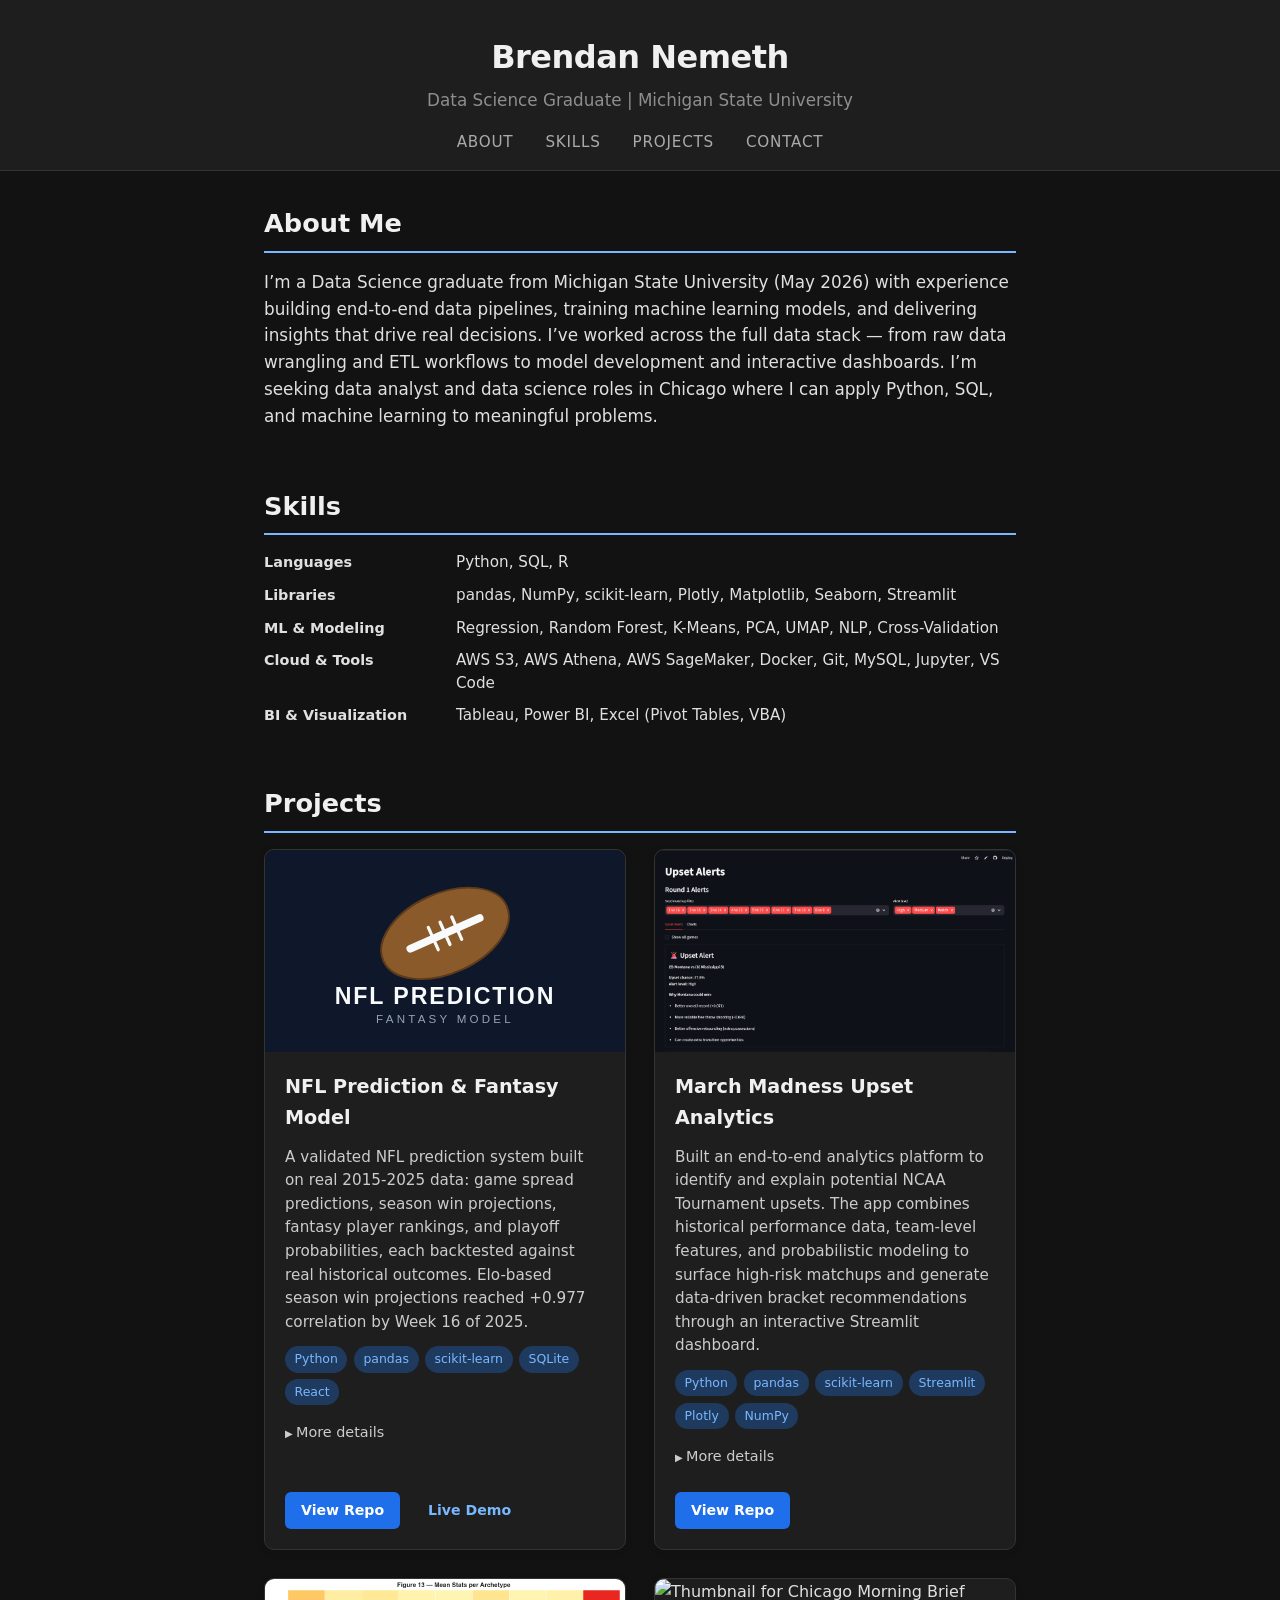
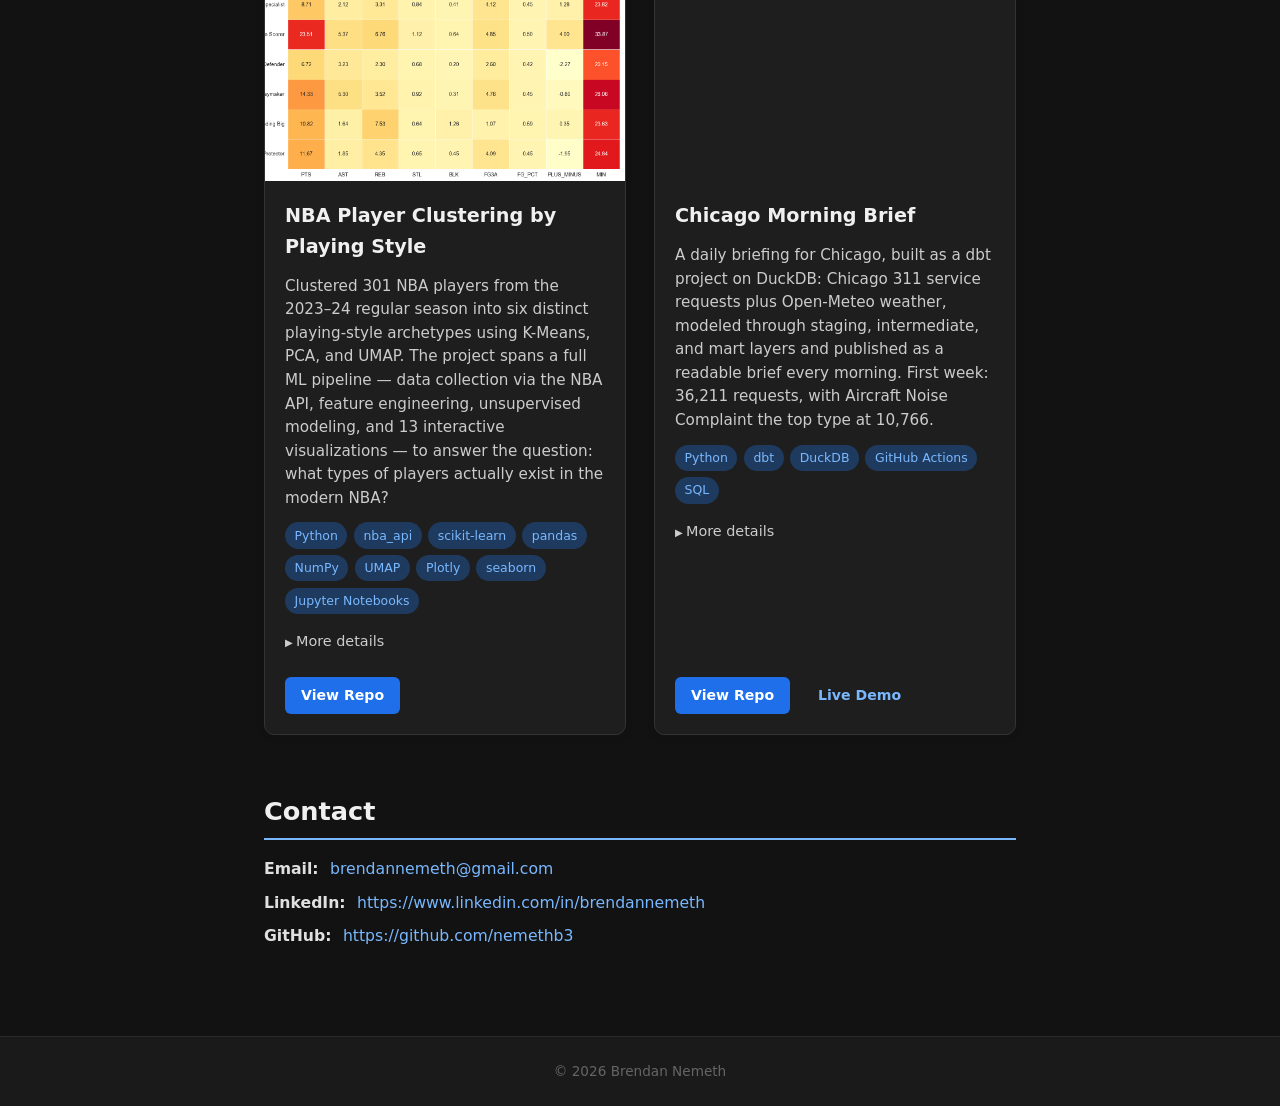
==== commit 88879c70: "Replace NYC 311 card with Chicago Morning Brief" ====
--- a/docs/index.html
+++ b/docs/index.html
@@ -322,32 +322,32 @@
       
       <div class="project-image-wrapper">
         <img
-          src="img/aws_nyc311.png"
-          alt="Thumbnail for NYC 311 Cloud Analytics (AWS)"
+          src="img/chicago_morning_brief.svg"
+          alt="Thumbnail for Chicago Morning Brief"
           class="project-image"
         />
       </div>
       
 
       <div class="project-body">
-        <h3 class="project-title">NYC 311 Cloud Analytics (AWS)</h3>
+        <h3 class="project-title">Chicago Morning Brief</h3>
 
         <!-- Short summary written for a non-expert audience -->
-        <p class="project-summary">Built a cloud-based analytics pipeline on AWS to explore 200,000 NYC 311 service requests from Q1 2026. Ingested raw data into S3, queried it with Athena using SQL, and produced stakeholder-ready findings on complaint volume by borough, agency, and complaint type — all without provisioning a single server.
+        <p class="project-summary">A daily briefing for Chicago, built as a dbt project on DuckDB: Chicago 311 service requests plus Open-Meteo weather, modeled through staging, intermediate, and mart layers and published as a readable brief every morning. First week: 36,211 requests, with Aircraft Noise Complaint the top type at 10,766.
 </p>
 
         <!-- Tech stack as pill badges -->
         <div class="tech-stack">
           
-          <span class="tech-badge">AWS S3</span>
-          
-          <span class="tech-badge">AWS Athena</span>
+          <span class="tech-badge">Python</span>
+          
+          <span class="tech-badge">dbt</span>
+          
+          <span class="tech-badge">DuckDB</span>
+          
+          <span class="tech-badge">GitHub Actions</span>
           
           <span class="tech-badge">SQL</span>
-          
-          <span class="tech-badge">Python</span>
-          
-          <span class="tech-badge">pandas</span>
           
         </div>
 
@@ -357,19 +357,19 @@
 
           <div class="detail-block">
             <h4>Problem</h4>
-            <p>New York City receives millions of 311 service requests each year across dozens of agencies. Understanding which boroughs generate the most complaints, which agencies handle the highest volume, and how complaint type varies by location requires working with large datasets efficiently. The challenge was to stand up a scalable, serverless query environment from raw CSV data without managing infrastructure.
+            <p>Chicago publishes 311 service requests and weather openly, but there is no simple daily read on what the city is asking for. The challenge was to turn two free, keyless sources into a briefing a person can actually read, refreshed every morning without anyone touching it.
 </p>
           </div>
 
           <div class="detail-block">
             <h4>Approach</h4>
-            <p>Loaded a 200k-row sample of NYC 311 complaints (Jan–Mar 2026) and a companion agencies lookup table into an S3 bucket. Registered both tables in AWS Athena and wrote SQL queries to count complaints by agency, join agency names, group by borough and complaint type, and identify the top complaint categories per area. All queries run serverlessly against data stored in S3, making the workflow reproducible and cost-effective.
+            <p>Two ingest scripts pull the last 7 days of Chicago 311 requests from the Socrata API and daily weather from Open-Meteo into DuckDB. dbt models the data through staging, intermediate, and mart layers, with a window function ranking each day&#39;s top request type and 5 tests guarding the models. A render script writes brief.md, and GitHub Actions runs the whole pipeline every morning at 12:00 UTC and commits the refreshed brief back to main.
 </p>
           </div>
 
           <div class="detail-block">
             <h4>Results &amp; Impact</h4>
-            <p>Identified the top 10 agencies by complaint volume and mapped complaint types — including Snow or Ice, Noise, and HEAT/HOT WATER — across all five boroughs. The Athena-based setup means any stakeholder with AWS access can run the same queries against updated data without additional engineering. This project demonstrates a practical cloud data workflow: raw files in S3, schema-on-read querying with Athena, and shareable SQL reports.
+            <p>First week (Oct 30-Nov 5, 2026): 36,211 requests, busiest day Nov 3 with 6,282, Aircraft Noise Complaint the top type at 10,766, Ward 41 with 10,507 requests, and 21.2% of requests still open. The brief refreshes itself daily, and every number in it was verified against the live APIs.
 </p>
           </div>
         </details>
@@ -377,10 +377,14 @@
         <!-- Links to the GitHub repo, live demo, and notebook -->
         <div class="project-links">
           
-          <a href="https://github.com/nemethb3/aws-nyc311-nemethb3" target="_blank" rel="noopener" class="btn btn-repo">
+          <a href="https://github.com/nemethb3/chicago-morning-brief" target="_blank" rel="noopener" class="btn btn-repo">
             View Repo
           </a>
           
+          
+          <a href="https://github.com/nemethb3/chicago-morning-brief/blob/main/brief.md" target="_blank" rel="noopener" class="btn btn-demo">
+            Live Demo
+          </a>
           
           
         </div>
